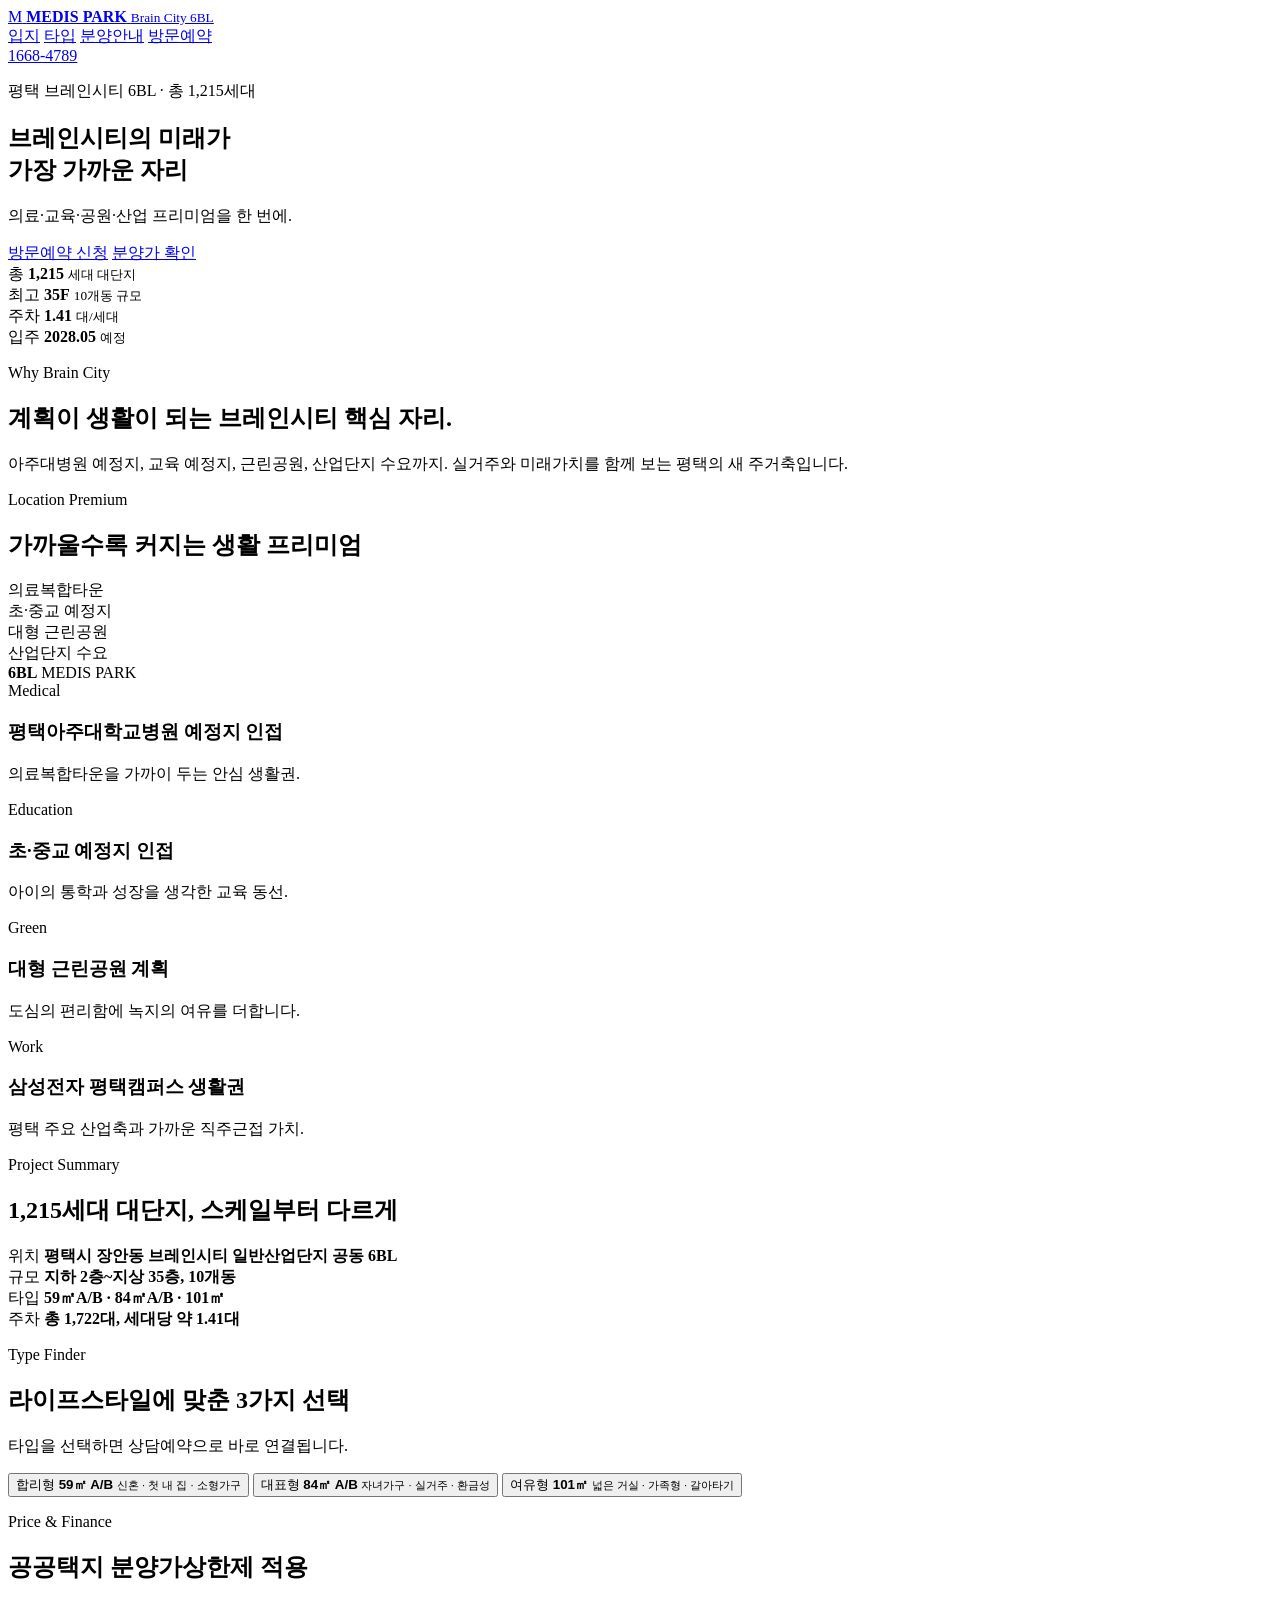
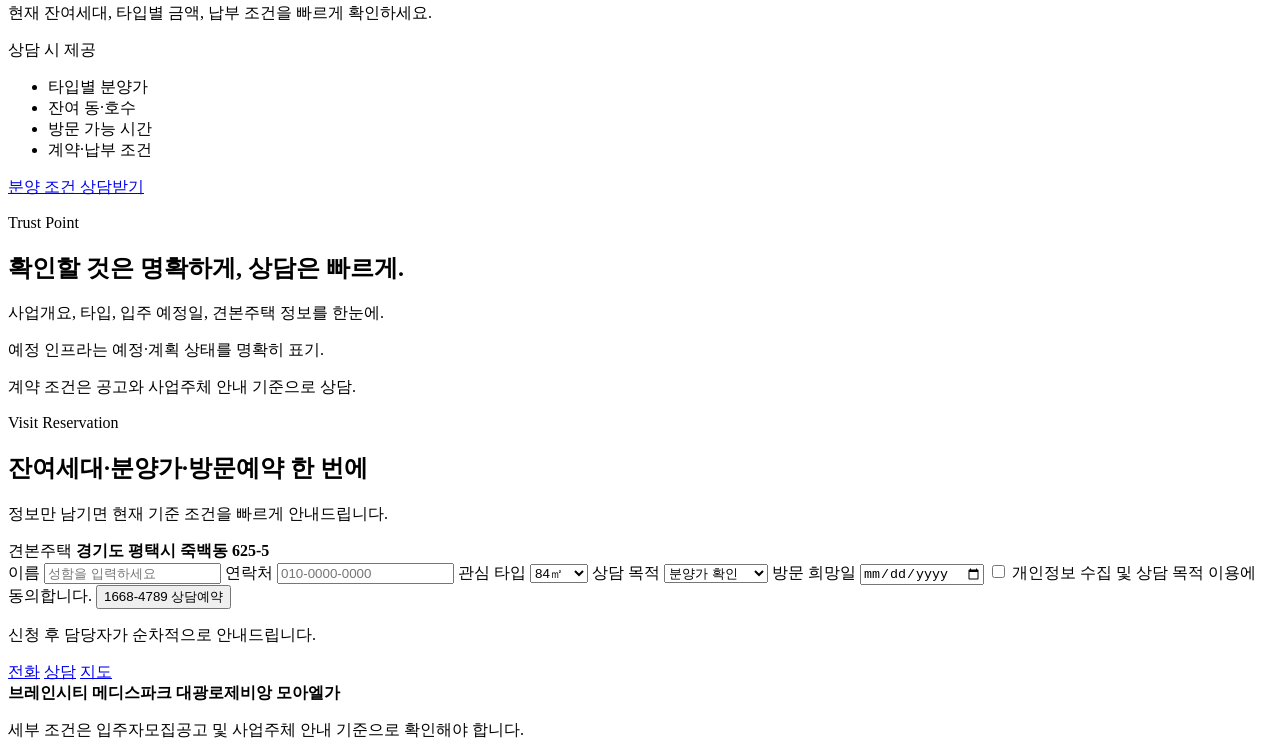
==== index.html @ 1c8e1cff "Add landing page index" ====
<!doctype html>
<html lang="ko">
  <head>
    <meta charset="UTF-8" />
    <meta name="viewport" content="width=device-width, initial-scale=1.0" />
    <title>브레인시티 메디스파크 대광로제비앙 모아엘가</title>
    <meta
      name="description"
      content="평택 브레인시티 6BL, 의료·교육·공원·산업 프리미엄을 가까이 누리는 1,215세대 대단지 분양홍보 랜딩페이지"
    />
    <link rel="stylesheet" href="styles.css" />
    <script defer src="script.js"></script>
  </head>
  <body>
    <header class="site-header" aria-label="상단 메뉴">
      <a class="brand" href="#top" aria-label="메인으로 이동">
        <span class="brand-mark">M</span>
        <span>
          <strong>MEDIS PARK</strong>
          <small>Brain City 6BL</small>
        </span>
      </a>
      <nav class="desktop-nav" aria-label="주요 메뉴">
        <a href="#location">입지</a>
        <a href="#types">타입</a>
        <a href="#price">분양안내</a>
        <a href="#visit">방문예약</a>
      </nav>
      <a class="header-call" href="tel:16684789">1668-4789</a>
    </header>

    <main id="top">
      <section class="hero section-dark">
        <div class="hero-bg" aria-hidden="true"></div>
        <div class="hero-content">
          <p class="eyebrow">평택 브레인시티 6BL · 총 1,215세대</p>
          <h1>
            브레인시티의 미래가<br />
            가장 가까운 자리
          </h1>
          <p class="hero-copy">
            의료·교육·공원·산업 프리미엄을 한 번에.
          </p>
          <div class="hero-actions">
            <a class="btn btn-primary" href="#visit">방문예약 신청</a>
            <a class="btn btn-ghost" href="#price">분양가 확인</a>
          </div>
        </div>
        <div class="hero-stats" aria-label="핵심 사업 정보">
          <article>
            <span>총</span>
            <strong>1,215</strong>
            <small>세대 대단지</small>
          </article>
          <article>
            <span>최고</span>
            <strong>35F</strong>
            <small>10개동 규모</small>
          </article>
          <article>
            <span>주차</span>
            <strong>1.41</strong>
            <small>대/세대</small>
          </article>
          <article>
            <span>입주</span>
            <strong>2028.05</strong>
            <small>예정</small>
          </article>
        </div>
      </section>

      <section class="intro">
        <div class="container intro-grid">
          <div>
            <p class="eyebrow dark">Why Brain City</p>
            <h2>계획이 생활이 되는 브레인시티 핵심 자리.</h2>
          </div>
          <p>
            아주대병원 예정지, 교육 예정지, 근린공원, 산업단지 수요까지.
            실거주와 미래가치를 함께 보는 평택의 새 주거축입니다.
          </p>
        </div>
      </section>

      <section id="location" class="location">
        <div class="container">
          <div class="section-heading">
            <p class="eyebrow dark">Location Premium</p>
            <h2>가까울수록 커지는 생활 프리미엄</h2>
          </div>
          <div class="location-grid">
            <div class="map-panel" aria-label="브레인시티 생활권 그래픽">
              <div class="map-orbit orbit-medical">의료복합타운</div>
              <div class="map-orbit orbit-school">초·중교 예정지</div>
              <div class="map-orbit orbit-park">대형 근린공원</div>
              <div class="map-orbit orbit-work">산업단지 수요</div>
              <div class="map-center">
                <strong>6BL</strong>
                <span>MEDIS PARK</span>
              </div>
            </div>
            <div class="feature-list">
              <article>
                <span>Medical</span>
                <h3>평택아주대학교병원 예정지 인접</h3>
                <p>의료복합타운을 가까이 두는 안심 생활권.</p>
              </article>
              <article>
                <span>Education</span>
                <h3>초·중교 예정지 인접</h3>
                <p>아이의 통학과 성장을 생각한 교육 동선.</p>
              </article>
              <article>
                <span>Green</span>
                <h3>대형 근린공원 계획</h3>
                <p>도심의 편리함에 녹지의 여유를 더합니다.</p>
              </article>
              <article>
                <span>Work</span>
                <h3>삼성전자 평택캠퍼스 생활권</h3>
                <p>평택 주요 산업축과 가까운 직주근접 가치.</p>
              </article>
            </div>
          </div>
        </div>
      </section>

      <section class="overview section-soft">
        <div class="container">
          <div class="section-heading">
            <p class="eyebrow dark">Project Summary</p>
            <h2>1,215세대 대단지, 스케일부터 다르게</h2>
          </div>
          <div class="overview-grid">
            <div class="overview-card">
              <span>위치</span>
              <strong>평택시 장안동 브레인시티 일반산업단지 공동 6BL</strong>
            </div>
            <div class="overview-card">
              <span>규모</span>
              <strong>지하 2층~지상 35층, 10개동</strong>
            </div>
            <div class="overview-card">
              <span>타입</span>
              <strong>59㎡A/B · 84㎡A/B · 101㎡</strong>
            </div>
            <div class="overview-card">
              <span>주차</span>
              <strong>총 1,722대, 세대당 약 1.41대</strong>
            </div>
          </div>
        </div>
      </section>

      <section id="types" class="types">
        <div class="container type-layout">
          <div class="section-heading sticky-heading">
            <p class="eyebrow dark">Type Finder</p>
            <h2>라이프스타일에 맞춘 3가지 선택</h2>
            <p>
              타입을 선택하면 상담예약으로 바로 연결됩니다.
            </p>
          </div>
          <div class="type-cards" role="tablist" aria-label="타입 선택">
            <button class="type-card active" type="button" data-type="59㎡">
              <span>합리형</span>
              <strong>59㎡ A/B</strong>
              <small>신혼 · 첫 내 집 · 소형가구</small>
            </button>
            <button class="type-card" type="button" data-type="84㎡">
              <span>대표형</span>
              <strong>84㎡ A/B</strong>
              <small>자녀가구 · 실거주 · 환금성</small>
            </button>
            <button class="type-card" type="button" data-type="101㎡">
              <span>여유형</span>
              <strong>101㎡</strong>
              <small>넓은 거실 · 가족형 · 갈아타기</small>
            </button>
          </div>
        </div>
      </section>

      <section id="price" class="price section-dark">
        <div class="container price-grid">
          <div>
            <p class="eyebrow">Price & Finance</p>
            <h2>공공택지 분양가상한제 적용</h2>
            <p>
              현재 잔여세대, 타입별 금액, 납부 조건을 빠르게 확인하세요.
            </p>
          </div>
          <div class="price-box">
            <span>상담 시 제공</span>
            <ul>
              <li>타입별 분양가</li>
              <li>잔여 동·호수</li>
              <li>방문 가능 시간</li>
              <li>계약·납부 조건</li>
            </ul>
            <a class="btn btn-primary" href="#visit">분양 조건 상담받기</a>
          </div>
        </div>
      </section>

      <section class="trust">
        <div class="container trust-grid">
          <div>
            <p class="eyebrow dark">Trust Point</p>
            <h2>확인할 것은 명확하게, 상담은 빠르게.</h2>
          </div>
          <div class="trust-items">
            <p>사업개요, 타입, 입주 예정일, 견본주택 정보를 한눈에.</p>
            <p>예정 인프라는 예정·계획 상태를 명확히 표기.</p>
            <p>계약 조건은 공고와 사업주체 안내 기준으로 상담.</p>
          </div>
        </div>
      </section>

      <section id="visit" class="visit section-soft">
        <div class="container visit-grid">
          <div class="visit-copy">
            <p class="eyebrow dark">Visit Reservation</p>
            <h2>잔여세대·분양가·방문예약 한 번에</h2>
            <p>
              정보만 남기면 현재 기준 조건을 빠르게 안내드립니다.
            </p>
            <div class="modelhouse">
              <span>견본주택</span>
              <strong>경기도 평택시 죽백동 625-5</strong>
            </div>
          </div>
          <form class="lead-form" id="leadForm">
            <label>
              이름
              <input type="text" name="name" placeholder="성함을 입력하세요" required />
            </label>
            <label>
              연락처
              <input type="tel" name="phone" placeholder="010-0000-0000" required />
            </label>
            <label>
              관심 타입
              <select name="type" id="typeSelect">
                <option>59㎡</option>
                <option selected>84㎡</option>
                <option>101㎡</option>
              </select>
            </label>
            <label>
              상담 목적
              <select name="purpose">
                <option>분양가 확인</option>
                <option>잔여세대 확인</option>
                <option>방문예약</option>
                <option>대출조건 상담</option>
              </select>
            </label>
            <label class="wide">
              방문 희망일
              <input type="date" name="date" />
            </label>
            <label class="agree wide">
              <input type="checkbox" required />
              <span>개인정보 수집 및 상담 목적 이용에 동의합니다.</span>
            </label>
            <button class="btn btn-primary wide" type="submit">1668-4789 상담예약</button>
            <p class="form-note" id="formNote">신청 후 담당자가 순차적으로 안내드립니다.</p>
          </form>
        </div>
      </section>
    </main>

    <aside class="floating-cta" aria-label="빠른 상담">
      <a href="tel:16684789">전화</a>
      <a href="#visit">상담</a>
      <a href="https://map.naver.com/" target="_blank" rel="noreferrer">지도</a>
    </aside>

    <footer class="footer">
      <div class="container">
        <strong>브레인시티 메디스파크 대광로제비앙 모아엘가</strong>
        <p>세부 조건은 입주자모집공고 및 사업주체 안내 기준으로 확인해야 합니다.</p>
      </div>
    </footer>
  </body>
</html>
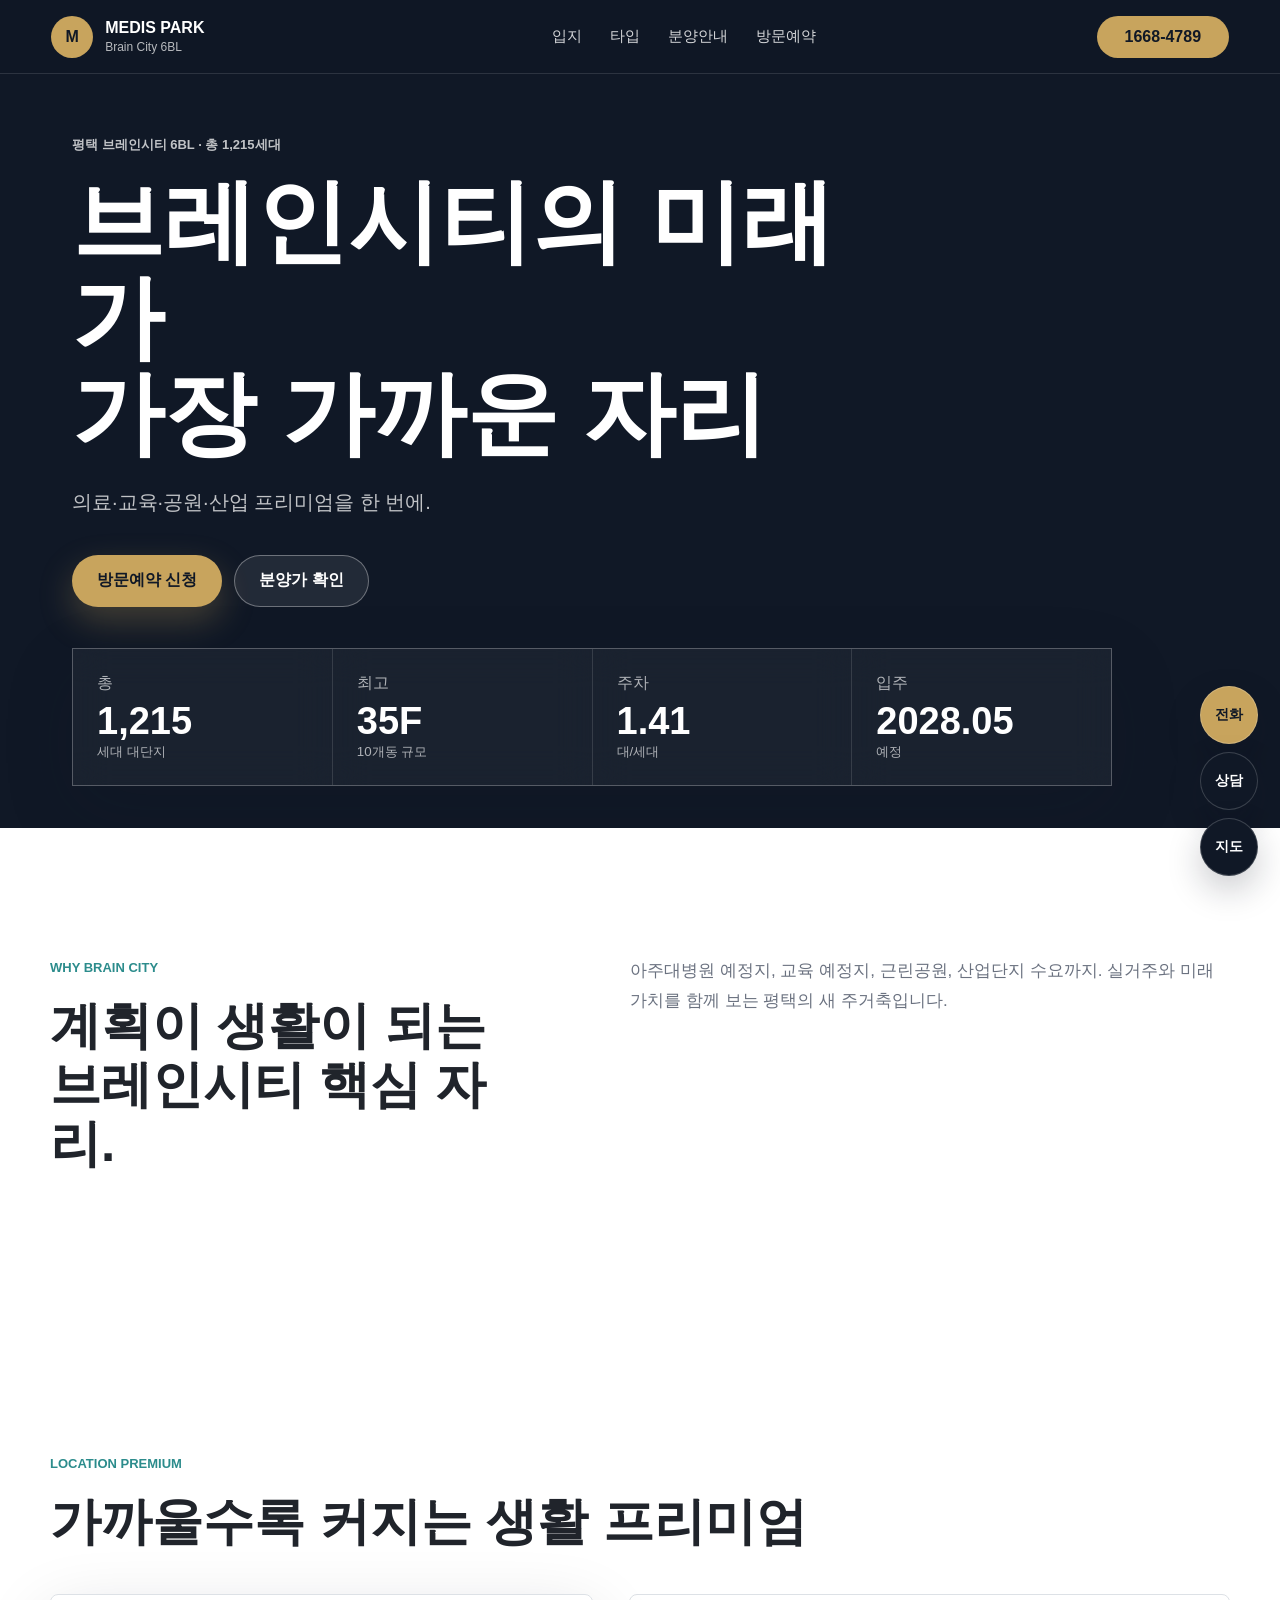
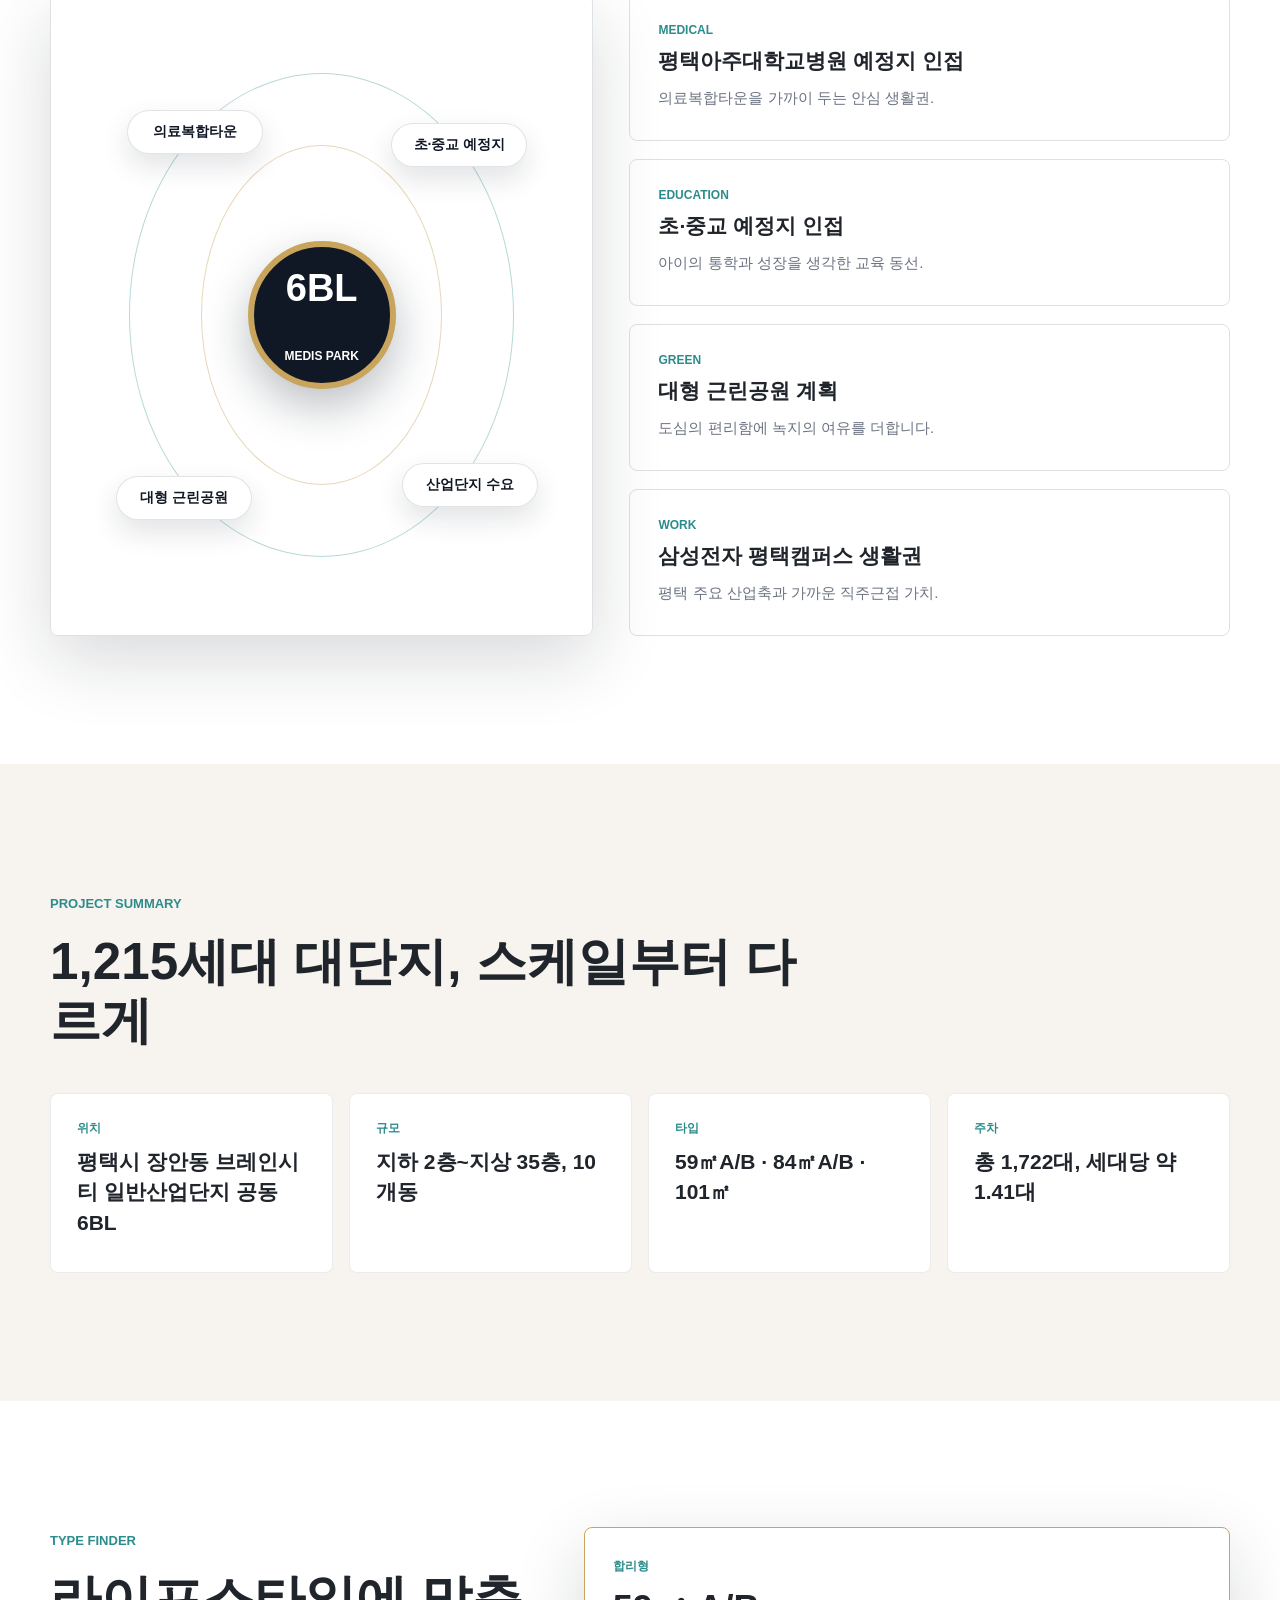
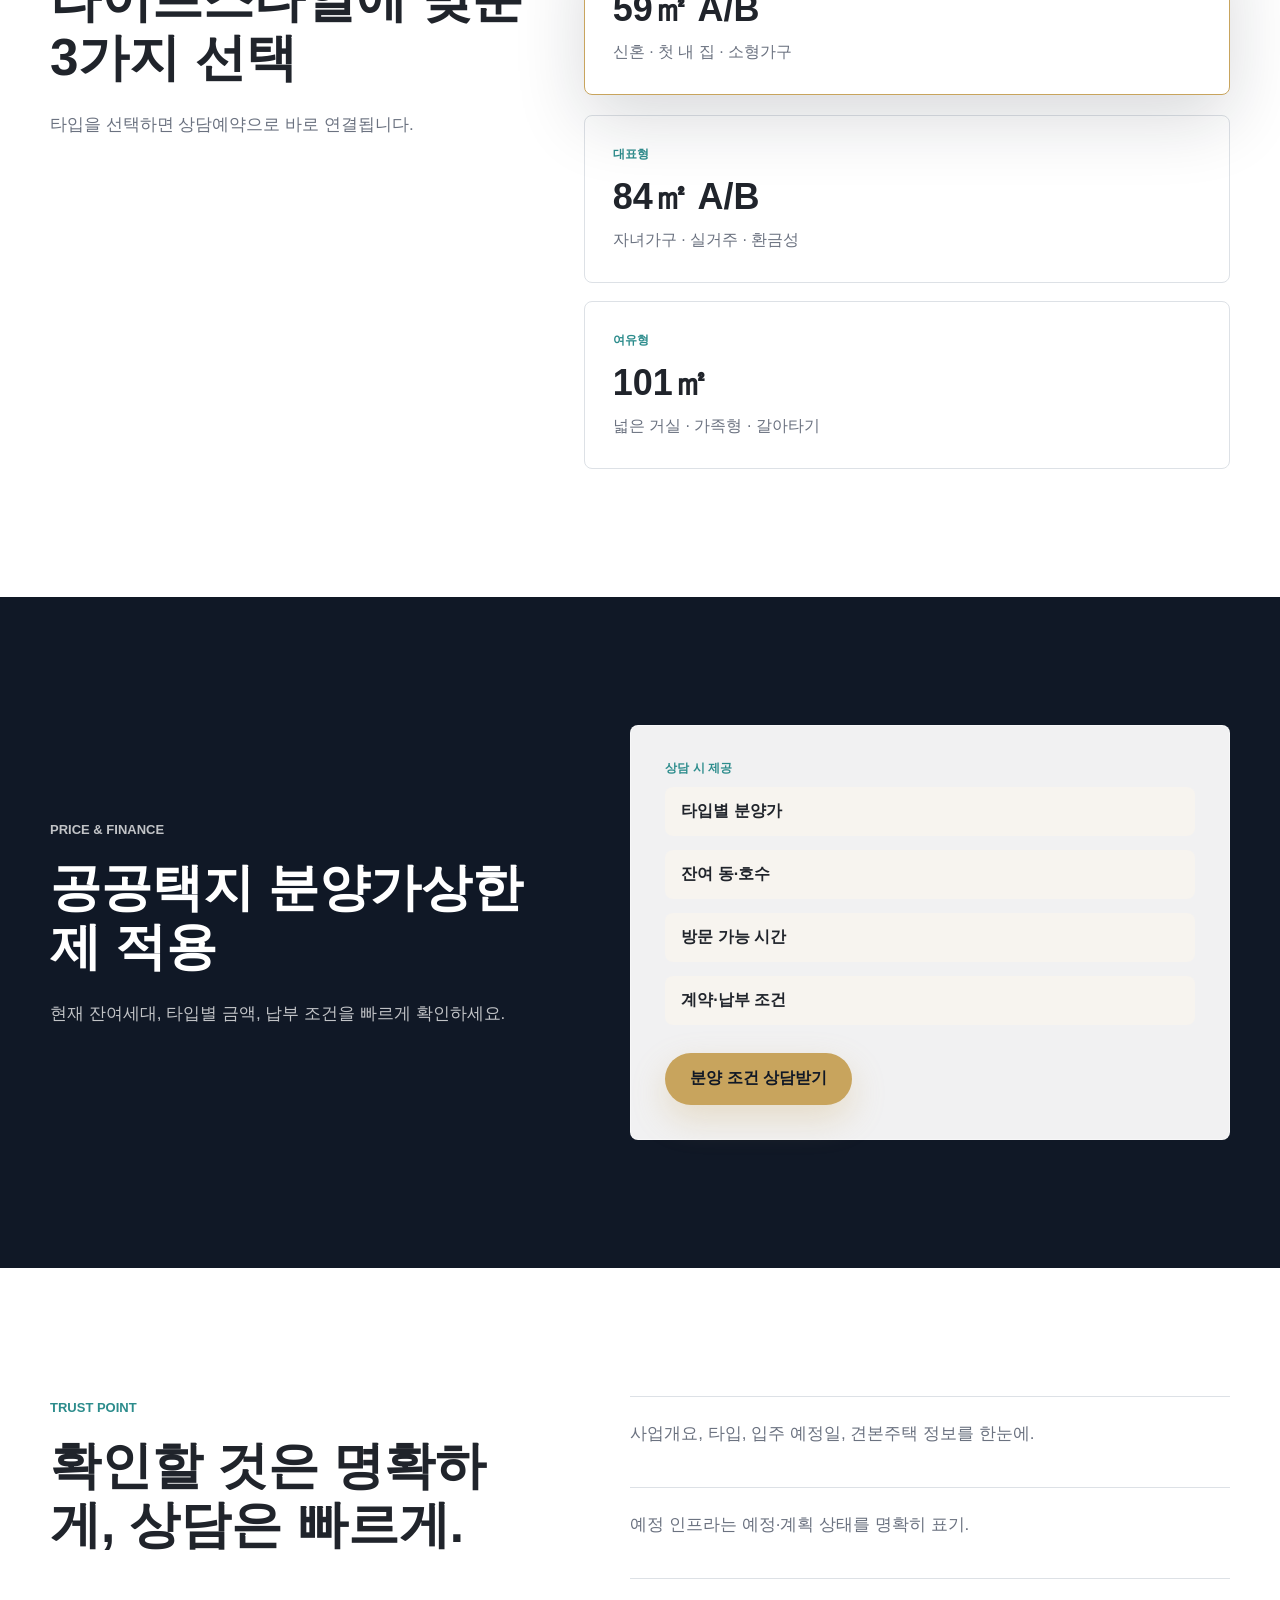
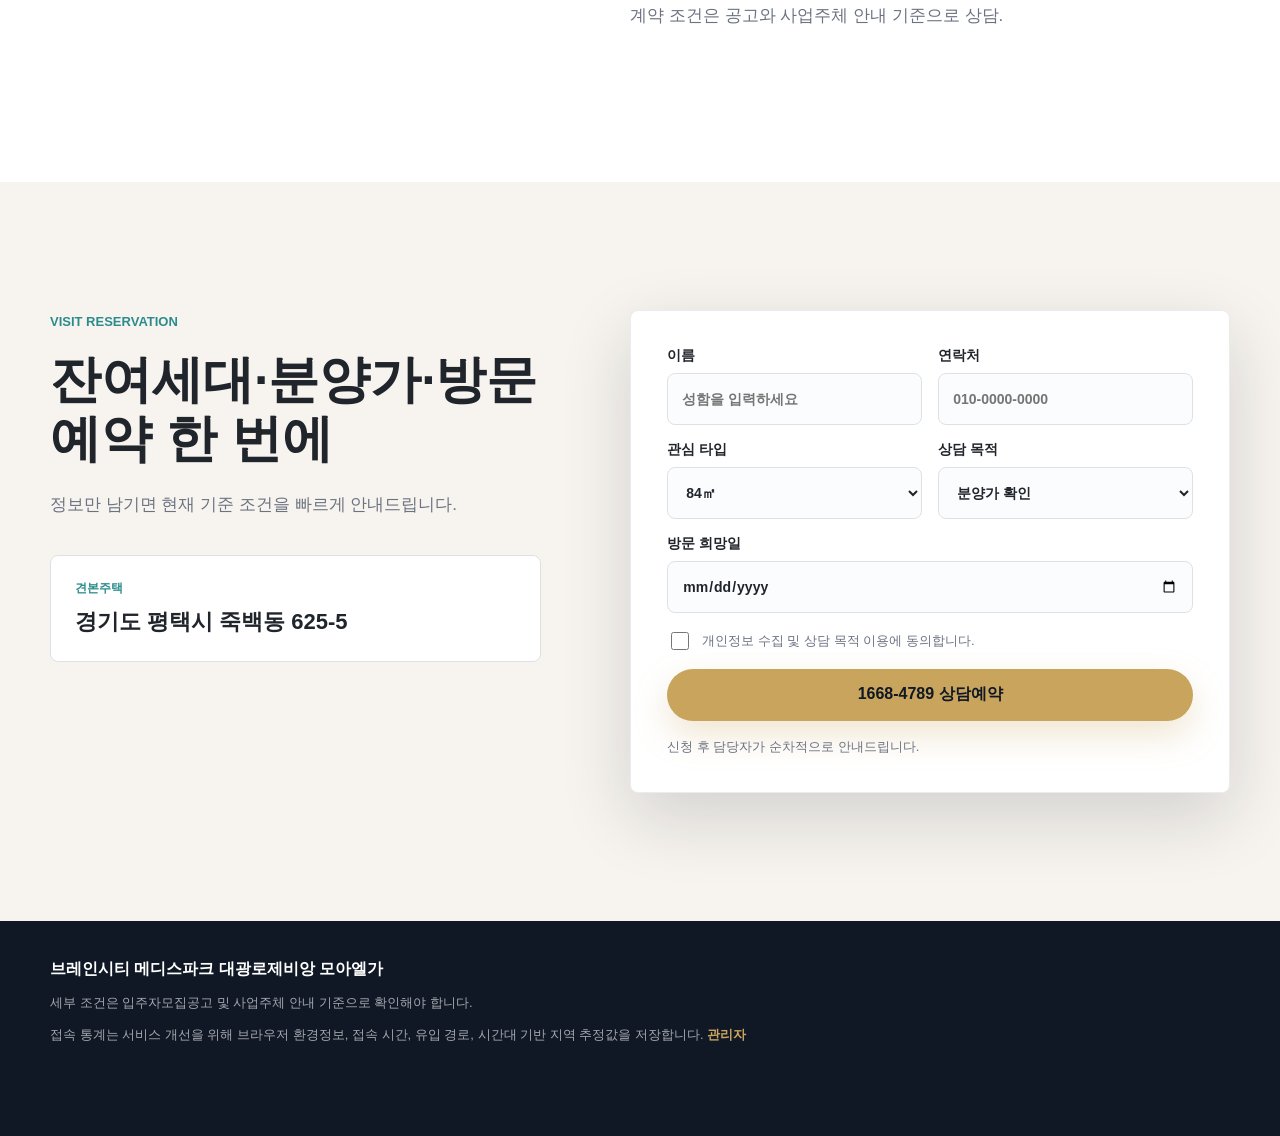
==== commit 676fbd52: "Add analytics admin dashboard" ====
--- a/index.html
+++ b/index.html
@@ -9,6 +9,7 @@
       content="평택 브레인시티 6BL, 의료·교육·공원·산업 프리미엄을 가까이 누리는 1,215세대 대단지 분양홍보 랜딩페이지"
     />
     <link rel="stylesheet" href="styles.css" />
+    <script defer src="analytics.js"></script>
     <script defer src="script.js"></script>
   </head>
   <body>
@@ -282,6 +283,11 @@
       <div class="container">
         <strong>브레인시티 메디스파크 대광로제비앙 모아엘가</strong>
         <p>세부 조건은 입주자모집공고 및 사업주체 안내 기준으로 확인해야 합니다.</p>
+        <p class="footer-links">
+          접속 통계는 서비스 개선을 위해 브라우저 환경정보, 접속 시간, 유입 경로,
+          시간대 기반 지역 추정값을 저장합니다.
+          <a href="admin.html">관리자</a>
+        </p>
       </div>
     </footer>
   </body>
--- a/styles.css
+++ b/styles.css
@@ -0,0 +1,1095 @@
+:root {
+  --navy: #101826;
+  --ink: #20242b;
+  --muted: #6b7280;
+  --line: #dde1e6;
+  --warm: #f7f4ef;
+  --white: #ffffff;
+  --gold: #c8a45d;
+  --teal: #2c8c8c;
+  --forest: #55705d;
+  --shadow: 0 24px 70px rgba(16, 24, 38, 0.16);
+}
+
+* {
+  box-sizing: border-box;
+}
+
+html {
+  scroll-behavior: smooth;
+}
+
+body {
+  margin: 0;
+  color: var(--ink);
+  font-family:
+    Pretendard, "Noto Sans KR", "Apple SD Gothic Neo", Arial, sans-serif;
+  background: var(--white);
+  letter-spacing: 0;
+}
+
+a {
+  color: inherit;
+  text-decoration: none;
+}
+
+button,
+input,
+select {
+  font: inherit;
+}
+
+.container {
+  width: min(1180px, calc(100% - 40px));
+  margin: 0 auto;
+}
+
+.site-header {
+  position: fixed;
+  top: 0;
+  left: 0;
+  right: 0;
+  z-index: 20;
+  display: flex;
+  align-items: center;
+  justify-content: space-between;
+  gap: 24px;
+  height: 74px;
+  padding: 0 clamp(20px, 4vw, 54px);
+  color: var(--white);
+  background: rgba(16, 24, 38, 0.72);
+  border-bottom: 1px solid rgba(255, 255, 255, 0.12);
+  backdrop-filter: blur(18px);
+}
+
+.brand {
+  display: inline-flex;
+  align-items: center;
+  gap: 12px;
+  min-width: 220px;
+}
+
+.brand-mark {
+  display: grid;
+  place-items: center;
+  width: 42px;
+  height: 42px;
+  color: var(--navy);
+  background: var(--gold);
+  border-radius: 50%;
+  font-weight: 800;
+}
+
+.brand strong,
+.brand small {
+  display: block;
+  line-height: 1.1;
+}
+
+.brand small {
+  margin-top: 4px;
+  color: rgba(255, 255, 255, 0.7);
+  font-size: 12px;
+}
+
+.desktop-nav {
+  display: flex;
+  align-items: center;
+  gap: 28px;
+  color: rgba(255, 255, 255, 0.82);
+  font-size: 15px;
+}
+
+.desktop-nav a:hover {
+  color: var(--white);
+}
+
+.header-call {
+  display: inline-flex;
+  align-items: center;
+  justify-content: center;
+  min-width: 132px;
+  height: 42px;
+  color: var(--navy);
+  background: var(--gold);
+  border-radius: 999px;
+  font-weight: 800;
+}
+
+.section-dark {
+  color: var(--white);
+  background: var(--navy);
+}
+
+.section-soft {
+  background: var(--warm);
+}
+
+.hero {
+  position: relative;
+  display: grid;
+  align-items: end;
+  min-height: 92vh;
+  padding: 130px clamp(20px, 6vw, 72px) 42px;
+  overflow: hidden;
+}
+
+.hero-bg {
+  position: absolute;
+  inset: 0;
+  background:
+    linear-gradient(90deg, rgba(16, 24, 38, 0.92) 0%, rgba(16, 24, 38, 0.72) 43%, rgba(16, 24, 38, 0.2) 100%),
+    linear-gradient(0deg, rgba(16, 24, 38, 0.88) 0%, rgba(16, 24, 38, 0.08) 48%),
+    url("https://images.unsplash.com/photo-1486406146926-c627a92ad1ab?auto=format&fit=crop&w=2200&q=82") center/cover;
+  transform: scale(1.02);
+}
+
+.hero-content {
+  position: relative;
+  z-index: 1;
+  width: min(780px, 100%);
+  padding-bottom: 38px;
+}
+
+.eyebrow {
+  margin: 0 0 18px;
+  color: var(--gold);
+  font-size: 13px;
+  font-weight: 800;
+  letter-spacing: 0;
+  text-transform: uppercase;
+}
+
+.eyebrow.dark {
+  color: var(--teal);
+}
+
+h1,
+h2,
+h3,
+p {
+  margin-top: 0;
+}
+
+h1 {
+  margin-bottom: 24px;
+  font-size: clamp(44px, 8vw, 92px);
+  line-height: 1.04;
+  letter-spacing: 0;
+}
+
+h2 {
+  margin-bottom: 22px;
+  font-size: clamp(30px, 4vw, 52px);
+  line-height: 1.15;
+  letter-spacing: 0;
+}
+
+h3 {
+  margin-bottom: 10px;
+  font-size: 21px;
+  line-height: 1.35;
+}
+
+p {
+  color: var(--muted);
+  font-size: 17px;
+  line-height: 1.78;
+}
+
+.section-dark p {
+  color: rgba(255, 255, 255, 0.74);
+}
+
+.hero-copy {
+  width: min(660px, 100%);
+  font-size: 20px;
+}
+
+.hero-actions {
+  display: flex;
+  flex-wrap: wrap;
+  gap: 12px;
+  margin-top: 34px;
+}
+
+.btn {
+  display: inline-flex;
+  align-items: center;
+  justify-content: center;
+  min-height: 52px;
+  padding: 0 24px;
+  border: 1px solid transparent;
+  border-radius: 999px;
+  cursor: pointer;
+  font-weight: 800;
+  transition: transform 0.2s ease, box-shadow 0.2s ease, background 0.2s ease;
+}
+
+.btn:hover {
+  transform: translateY(-2px);
+}
+
+.btn-primary {
+  color: var(--navy);
+  background: var(--gold);
+  box-shadow: 0 14px 34px rgba(200, 164, 93, 0.28);
+}
+
+.btn-ghost {
+  color: var(--white);
+  border-color: rgba(255, 255, 255, 0.34);
+  background: rgba(255, 255, 255, 0.08);
+}
+
+.hero-stats {
+  position: relative;
+  z-index: 1;
+  display: grid;
+  grid-template-columns: repeat(4, minmax(0, 1fr));
+  gap: 1px;
+  width: min(1040px, 100%);
+  background: rgba(255, 255, 255, 0.16);
+  border: 1px solid rgba(255, 255, 255, 0.16);
+  box-shadow: var(--shadow);
+}
+
+.hero-stats article {
+  padding: 24px;
+  background: rgba(16, 24, 38, 0.72);
+  backdrop-filter: blur(16px);
+}
+
+.hero-stats span,
+.hero-stats small {
+  display: block;
+  color: rgba(255, 255, 255, 0.65);
+}
+
+.hero-stats strong {
+  display: block;
+  margin: 8px 0 3px;
+  color: var(--white);
+  font-size: clamp(26px, 4vw, 38px);
+  line-height: 1;
+}
+
+.intro,
+.location,
+.overview,
+.types,
+.price,
+.trust,
+.visit {
+  padding: clamp(72px, 10vw, 128px) 0;
+}
+
+.intro-grid,
+.price-grid,
+.trust-grid,
+.visit-grid {
+  display: grid;
+  grid-template-columns: minmax(0, 0.9fr) minmax(0, 1.1fr);
+  gap: clamp(34px, 7vw, 96px);
+  align-items: start;
+}
+
+.section-heading {
+  max-width: 760px;
+  margin-bottom: 42px;
+}
+
+.location-grid {
+  display: grid;
+  grid-template-columns: minmax(340px, 0.95fr) minmax(0, 1.05fr);
+  gap: 36px;
+  align-items: stretch;
+}
+
+.map-panel {
+  position: relative;
+  min-height: 590px;
+  overflow: hidden;
+  background:
+    linear-gradient(rgba(255, 255, 255, 0.42), rgba(255, 255, 255, 0.42)),
+    url("https://www.pt-braincity.com/m/html/sub2/img/img1_2.jpg") center/cover;
+  border: 1px solid var(--line);
+  border-radius: 8px;
+  box-shadow: var(--shadow);
+}
+
+.map-panel::before,
+.map-panel::after {
+  content: "";
+  position: absolute;
+  inset: 78px;
+  border: 1px solid rgba(44, 140, 140, 0.34);
+  border-radius: 50%;
+}
+
+.map-panel::after {
+  inset: 150px;
+  border-color: rgba(200, 164, 93, 0.44);
+}
+
+.map-center {
+  position: absolute;
+  left: 50%;
+  top: 50%;
+  display: grid;
+  place-items: center;
+  width: 148px;
+  height: 148px;
+  color: var(--white);
+  background: var(--navy);
+  border: 6px solid var(--gold);
+  border-radius: 50%;
+  transform: translate(-50%, -50%);
+  box-shadow: 0 18px 45px rgba(16, 24, 38, 0.28);
+  text-align: center;
+}
+
+.map-center strong {
+  font-size: 38px;
+}
+
+.map-center span {
+  font-size: 12px;
+  font-weight: 800;
+}
+
+.map-orbit {
+  position: absolute;
+  z-index: 1;
+  display: inline-flex;
+  align-items: center;
+  justify-content: center;
+  min-width: 136px;
+  min-height: 44px;
+  padding: 10px 16px;
+  color: var(--navy);
+  background: var(--white);
+  border: 1px solid rgba(16, 24, 38, 0.12);
+  border-radius: 999px;
+  box-shadow: 0 12px 28px rgba(16, 24, 38, 0.12);
+  font-size: 14px;
+  font-weight: 800;
+}
+
+.orbit-medical {
+  top: 18%;
+  left: 14%;
+}
+
+.orbit-school {
+  top: 20%;
+  right: 12%;
+}
+
+.orbit-park {
+  bottom: 18%;
+  left: 12%;
+}
+
+.orbit-work {
+  right: 10%;
+  bottom: 20%;
+}
+
+.feature-list {
+  display: grid;
+  gap: 18px;
+}
+
+.feature-list article {
+  padding: 28px;
+  background: var(--white);
+  border: 1px solid var(--line);
+  border-radius: 8px;
+}
+
+.feature-list span,
+.overview-card span,
+.type-card span,
+.price-box span,
+.modelhouse span {
+  display: block;
+  margin-bottom: 10px;
+  color: var(--teal);
+  font-size: 12px;
+  font-weight: 900;
+  text-transform: uppercase;
+}
+
+.feature-list p {
+  margin-bottom: 0;
+  font-size: 15px;
+}
+
+.overview-grid {
+  display: grid;
+  grid-template-columns: repeat(4, minmax(0, 1fr));
+  gap: 16px;
+}
+
+.overview-card {
+  min-height: 180px;
+  padding: 26px;
+  background: var(--white);
+  border: 1px solid rgba(16, 24, 38, 0.08);
+  border-radius: 8px;
+}
+
+.overview-card strong {
+  display: block;
+  font-size: 21px;
+  line-height: 1.45;
+}
+
+.type-layout {
+  display: grid;
+  grid-template-columns: minmax(0, 0.85fr) minmax(0, 1.15fr);
+  gap: 56px;
+}
+
+.sticky-heading {
+  position: sticky;
+  top: 108px;
+}
+
+.type-cards {
+  display: grid;
+  gap: 18px;
+}
+
+.type-card {
+  width: 100%;
+  min-height: 168px;
+  padding: 28px;
+  color: var(--ink);
+  text-align: left;
+  background: var(--white);
+  border: 1px solid var(--line);
+  border-radius: 8px;
+  cursor: pointer;
+  transition: border-color 0.2s ease, box-shadow 0.2s ease, transform 0.2s ease;
+}
+
+.type-card:hover,
+.type-card.active {
+  border-color: var(--gold);
+  box-shadow: var(--shadow);
+  transform: translateY(-2px);
+}
+
+.type-card strong {
+  display: block;
+  margin-bottom: 8px;
+  font-size: 36px;
+}
+
+.type-card small {
+  color: var(--muted);
+  font-size: 16px;
+}
+
+.price {
+  position: relative;
+  overflow: hidden;
+}
+
+.price::before {
+  content: "";
+  position: absolute;
+  inset: 0;
+  background:
+    linear-gradient(90deg, rgba(16, 24, 38, 0.95), rgba(16, 24, 38, 0.76)),
+    url("https://images.unsplash.com/photo-1494526585095-c41746248156?auto=format&fit=crop&w=1800&q=80") center/cover;
+}
+
+.price-grid {
+  position: relative;
+  z-index: 1;
+  align-items: center;
+}
+
+.price-box {
+  padding: 34px;
+  color: var(--ink);
+  background: rgba(255, 255, 255, 0.94);
+  border: 1px solid rgba(255, 255, 255, 0.5);
+  border-radius: 8px;
+}
+
+.price-box ul {
+  display: grid;
+  gap: 14px;
+  margin: 0 0 28px;
+  padding: 0;
+  list-style: none;
+}
+
+.price-box li {
+  padding: 14px 16px;
+  background: var(--warm);
+  border-radius: 8px;
+  font-weight: 700;
+}
+
+.trust-items {
+  display: grid;
+  gap: 16px;
+}
+
+.trust-items p {
+  margin: 0;
+  padding: 22px 0;
+  border-top: 1px solid var(--line);
+}
+
+.visit-grid {
+  align-items: stretch;
+}
+
+.modelhouse {
+  margin-top: 34px;
+  padding: 24px;
+  background: var(--white);
+  border: 1px solid var(--line);
+  border-radius: 8px;
+}
+
+.modelhouse strong {
+  display: block;
+  font-size: 22px;
+}
+
+.lead-form {
+  display: grid;
+  grid-template-columns: repeat(2, minmax(0, 1fr));
+  gap: 16px;
+  padding: clamp(24px, 4vw, 36px);
+  background: var(--white);
+  border: 1px solid rgba(16, 24, 38, 0.08);
+  border-radius: 8px;
+  box-shadow: var(--shadow);
+}
+
+.lead-form label {
+  display: grid;
+  gap: 8px;
+  color: var(--ink);
+  font-size: 14px;
+  font-weight: 800;
+}
+
+.lead-form input,
+.lead-form select {
+  width: 100%;
+  min-height: 52px;
+  padding: 0 14px;
+  color: var(--ink);
+  background: #fbfcfd;
+  border: 1px solid var(--line);
+  border-radius: 8px;
+}
+
+.lead-form input:focus,
+.lead-form select:focus {
+  outline: 2px solid rgba(44, 140, 140, 0.24);
+  border-color: var(--teal);
+}
+
+.wide {
+  grid-column: 1 / -1;
+}
+
+.agree {
+  display: flex !important;
+  grid-template-columns: none !important;
+  align-items: center;
+  gap: 10px !important;
+  color: var(--muted) !important;
+  font-size: 13px !important;
+  font-weight: 500 !important;
+}
+
+.agree input {
+  width: 18px;
+  min-height: 18px;
+}
+
+.form-note {
+  grid-column: 1 / -1;
+  margin: 0;
+  color: var(--muted);
+  font-size: 13px;
+  line-height: 1.5;
+}
+
+.floating-cta {
+  position: fixed;
+  right: 22px;
+  bottom: 24px;
+  z-index: 30;
+  display: grid;
+  gap: 8px;
+}
+
+.floating-cta a {
+  display: grid;
+  place-items: center;
+  width: 58px;
+  height: 58px;
+  color: var(--white);
+  background: var(--navy);
+  border: 1px solid rgba(255, 255, 255, 0.18);
+  border-radius: 50%;
+  box-shadow: 0 14px 34px rgba(16, 24, 38, 0.22);
+  font-size: 14px;
+  font-weight: 900;
+}
+
+.floating-cta a:first-child {
+  color: var(--navy);
+  background: var(--gold);
+}
+
+.footer {
+  padding: 38px 0 90px;
+  color: rgba(255, 255, 255, 0.68);
+  background: var(--navy);
+}
+
+.footer strong {
+  display: block;
+  margin-bottom: 12px;
+  color: var(--white);
+}
+
+.footer p {
+  max-width: 920px;
+  margin: 0;
+  color: rgba(255, 255, 255, 0.62);
+  font-size: 13px;
+  line-height: 1.7;
+}
+
+.footer-links {
+  margin-top: 10px !important;
+}
+
+.footer-links a {
+  color: var(--gold);
+  font-weight: 800;
+}
+
+.admin-body {
+  min-height: 100vh;
+  background: #f4f6f8;
+}
+
+.admin-header {
+  position: sticky;
+  top: 0;
+  z-index: 10;
+  display: flex;
+  align-items: center;
+  justify-content: space-between;
+  gap: 20px;
+  min-height: 78px;
+  padding: 14px clamp(18px, 4vw, 48px);
+  color: var(--white);
+  background: var(--navy);
+  border-bottom: 1px solid rgba(255, 255, 255, 0.12);
+}
+
+.admin-actions {
+  display: flex;
+  gap: 10px;
+}
+
+.admin-refresh {
+  color: var(--white);
+}
+
+.admin-main {
+  width: min(1240px, calc(100% - 36px));
+  margin: 0 auto;
+  padding: clamp(34px, 6vw, 72px) 0 80px;
+}
+
+.admin-hero {
+  margin-bottom: 28px;
+}
+
+.admin-hero h1 {
+  margin-bottom: 14px;
+  color: var(--navy);
+  font-size: clamp(34px, 5vw, 58px);
+}
+
+.admin-hero p {
+  max-width: 780px;
+}
+
+.admin-cards {
+  display: grid;
+  grid-template-columns: repeat(4, minmax(0, 1fr));
+  gap: 16px;
+  margin-bottom: 18px;
+}
+
+.admin-cards article,
+.admin-panel {
+  background: var(--white);
+  border: 1px solid rgba(16, 24, 38, 0.08);
+  border-radius: 8px;
+  box-shadow: 0 16px 40px rgba(16, 24, 38, 0.08);
+}
+
+.admin-cards article {
+  min-height: 138px;
+  padding: 24px;
+}
+
+.admin-cards span {
+  display: block;
+  margin-bottom: 12px;
+  color: var(--muted);
+  font-size: 13px;
+  font-weight: 800;
+}
+
+.admin-cards strong {
+  color: var(--navy);
+  font-size: clamp(30px, 4vw, 48px);
+  line-height: 1;
+}
+
+.admin-grid {
+  display: grid;
+  grid-template-columns: repeat(2, minmax(0, 1fr));
+  gap: 18px;
+  margin-bottom: 18px;
+}
+
+.admin-panel {
+  padding: 24px;
+  margin-bottom: 18px;
+}
+
+.panel-head {
+  display: flex;
+  align-items: center;
+  justify-content: space-between;
+  gap: 16px;
+  margin-bottom: 20px;
+}
+
+.panel-head h2 {
+  margin: 0;
+  color: var(--navy);
+  font-size: 22px;
+}
+
+.panel-head small {
+  color: var(--muted);
+}
+
+.bar-list {
+  display: grid;
+  gap: 16px;
+}
+
+.bar-meta {
+  display: flex;
+  justify-content: space-between;
+  gap: 14px;
+  margin-bottom: 8px;
+  color: var(--ink);
+  font-size: 14px;
+  font-weight: 800;
+}
+
+.bar-track {
+  height: 9px;
+  overflow: hidden;
+  background: #edf0f3;
+  border-radius: 999px;
+}
+
+.bar-track i {
+  display: block;
+  height: 100%;
+  background: linear-gradient(90deg, var(--teal), var(--gold));
+  border-radius: inherit;
+}
+
+.table-wrap {
+  overflow-x: auto;
+}
+
+.admin-table {
+  width: 100%;
+  min-width: 920px;
+  border-collapse: collapse;
+  font-size: 14px;
+}
+
+.admin-table th,
+.admin-table td {
+  padding: 14px 12px;
+  border-bottom: 1px solid var(--line);
+  text-align: left;
+  vertical-align: top;
+}
+
+.admin-table th {
+  color: var(--muted);
+  font-size: 12px;
+  font-weight: 900;
+  text-transform: uppercase;
+}
+
+.pill {
+  display: inline-flex;
+  align-items: center;
+  min-height: 28px;
+  padding: 0 10px;
+  color: var(--navy);
+  background: var(--warm);
+  border-radius: 999px;
+  font-size: 12px;
+  font-weight: 900;
+}
+
+.text-button {
+  padding: 0;
+  color: #a73a3a;
+  background: transparent;
+  border: 0;
+  cursor: pointer;
+  font-weight: 900;
+}
+
+.env-list {
+  display: grid;
+  grid-template-columns: 180px minmax(0, 1fr);
+  gap: 0;
+  margin: 0;
+}
+
+.env-list dt,
+.env-list dd {
+  margin: 0;
+  padding: 14px 0;
+  border-bottom: 1px solid var(--line);
+}
+
+.env-list dt {
+  color: var(--muted);
+  font-weight: 900;
+}
+
+.env-list dd {
+  overflow-wrap: anywhere;
+}
+
+.empty-text {
+  margin: 0;
+  color: var(--muted);
+  font-size: 14px;
+}
+
+@media (max-width: 920px) {
+  .desktop-nav {
+    display: none;
+  }
+
+  .site-header {
+    height: 66px;
+  }
+
+  .brand {
+    min-width: 0;
+  }
+
+  .brand small {
+    display: none;
+  }
+
+  .header-call {
+    min-width: 108px;
+    height: 38px;
+    font-size: 14px;
+  }
+
+  .hero {
+    min-height: 94vh;
+    padding-top: 112px;
+  }
+
+  .hero-stats,
+  .overview-grid,
+  .intro-grid,
+  .location-grid,
+  .type-layout,
+  .price-grid,
+  .trust-grid,
+  .visit-grid {
+    grid-template-columns: 1fr;
+  }
+
+  .hero-stats {
+    grid-template-columns: repeat(2, minmax(0, 1fr));
+  }
+
+  .map-panel {
+    min-height: 470px;
+  }
+
+  .sticky-heading {
+    position: static;
+  }
+
+  .floating-cta {
+    left: 0;
+    right: 0;
+    bottom: 0;
+    display: grid;
+    grid-template-columns: repeat(3, 1fr);
+    gap: 0;
+    background: var(--navy);
+    border-top: 1px solid rgba(255, 255, 255, 0.12);
+  }
+
+  .floating-cta a {
+    width: auto;
+    height: 58px;
+    border-radius: 0;
+    box-shadow: none;
+  }
+
+  .admin-cards,
+  .admin-grid {
+    grid-template-columns: 1fr;
+  }
+
+  .admin-header {
+    align-items: flex-start;
+    flex-direction: column;
+  }
+}
+
+@media (max-width: 620px) {
+  .container {
+    width: min(100% - 28px, 1180px);
+  }
+
+  .site-header {
+    padding: 0 14px;
+  }
+
+  .brand strong {
+    max-width: 116px;
+    overflow: hidden;
+    font-size: 13px;
+    white-space: nowrap;
+    text-overflow: ellipsis;
+  }
+
+  .brand-mark {
+    width: 36px;
+    height: 36px;
+  }
+
+  h1 {
+    font-size: 43px;
+  }
+
+  h2 {
+    font-size: 31px;
+  }
+
+  .hero-copy {
+    font-size: 17px;
+  }
+
+  .hero-actions .btn {
+    width: 100%;
+  }
+
+  .hero-stats article {
+    padding: 18px;
+  }
+
+  .hero-stats strong {
+    font-size: 25px;
+  }
+
+  .map-panel {
+    min-height: 420px;
+  }
+
+  .map-panel::before {
+    inset: 44px;
+  }
+
+  .map-panel::after {
+    inset: 112px;
+  }
+
+  .map-orbit {
+    min-width: 112px;
+    min-height: 38px;
+    padding: 8px 11px;
+    font-size: 12px;
+  }
+
+  .orbit-medical {
+    top: 12%;
+    left: 6%;
+  }
+
+  .orbit-school {
+    top: 14%;
+    right: 5%;
+  }
+
+  .orbit-park {
+    bottom: 14%;
+    left: 5%;
+  }
+
+  .orbit-work {
+    right: 5%;
+    bottom: 13%;
+  }
+
+  .lead-form {
+    grid-template-columns: 1fr;
+  }
+
+  .admin-actions {
+    width: 100%;
+    flex-direction: column;
+  }
+
+  .admin-actions .btn {
+    width: 100%;
+  }
+
+  .env-list {
+    grid-template-columns: 1fr;
+  }
+
+  .env-list dt {
+    padding-bottom: 4px;
+    border-bottom: 0;
+  }
+
+  .env-list dd {
+    padding-top: 0;
+  }
+}
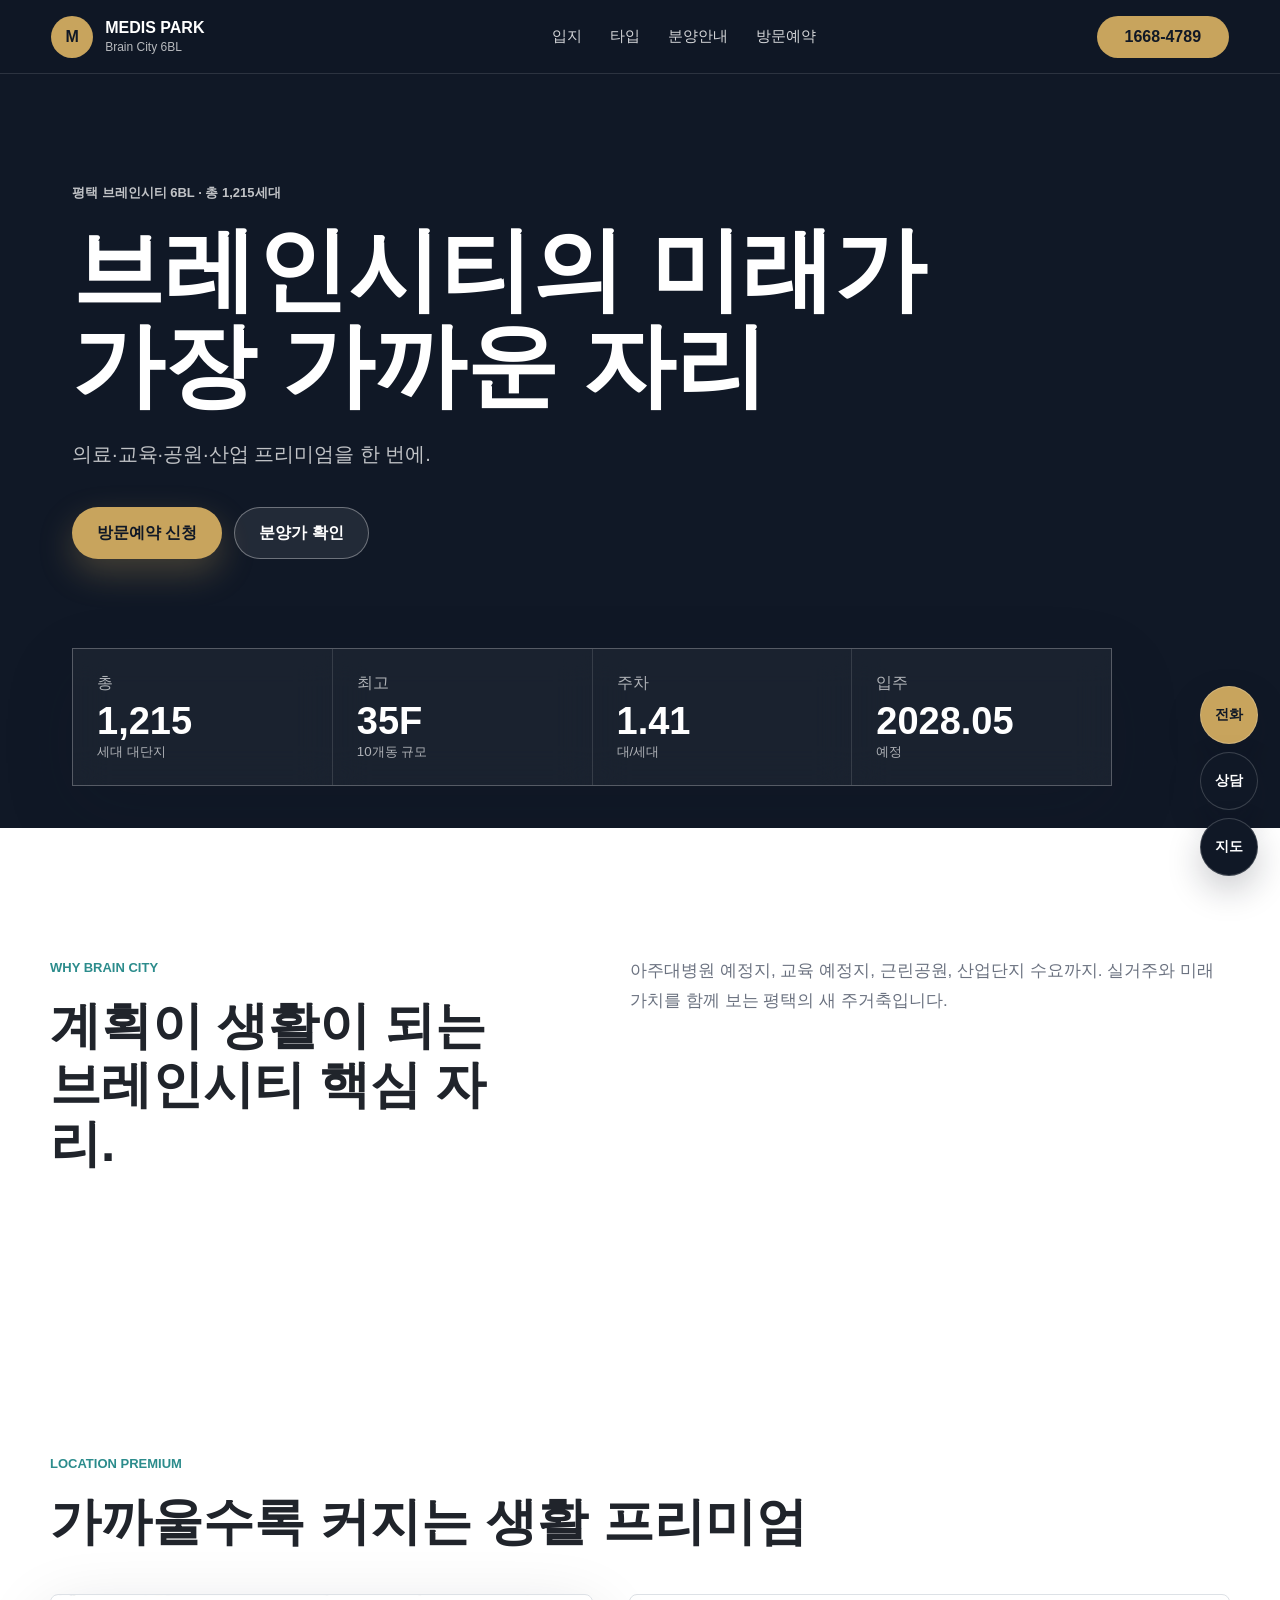
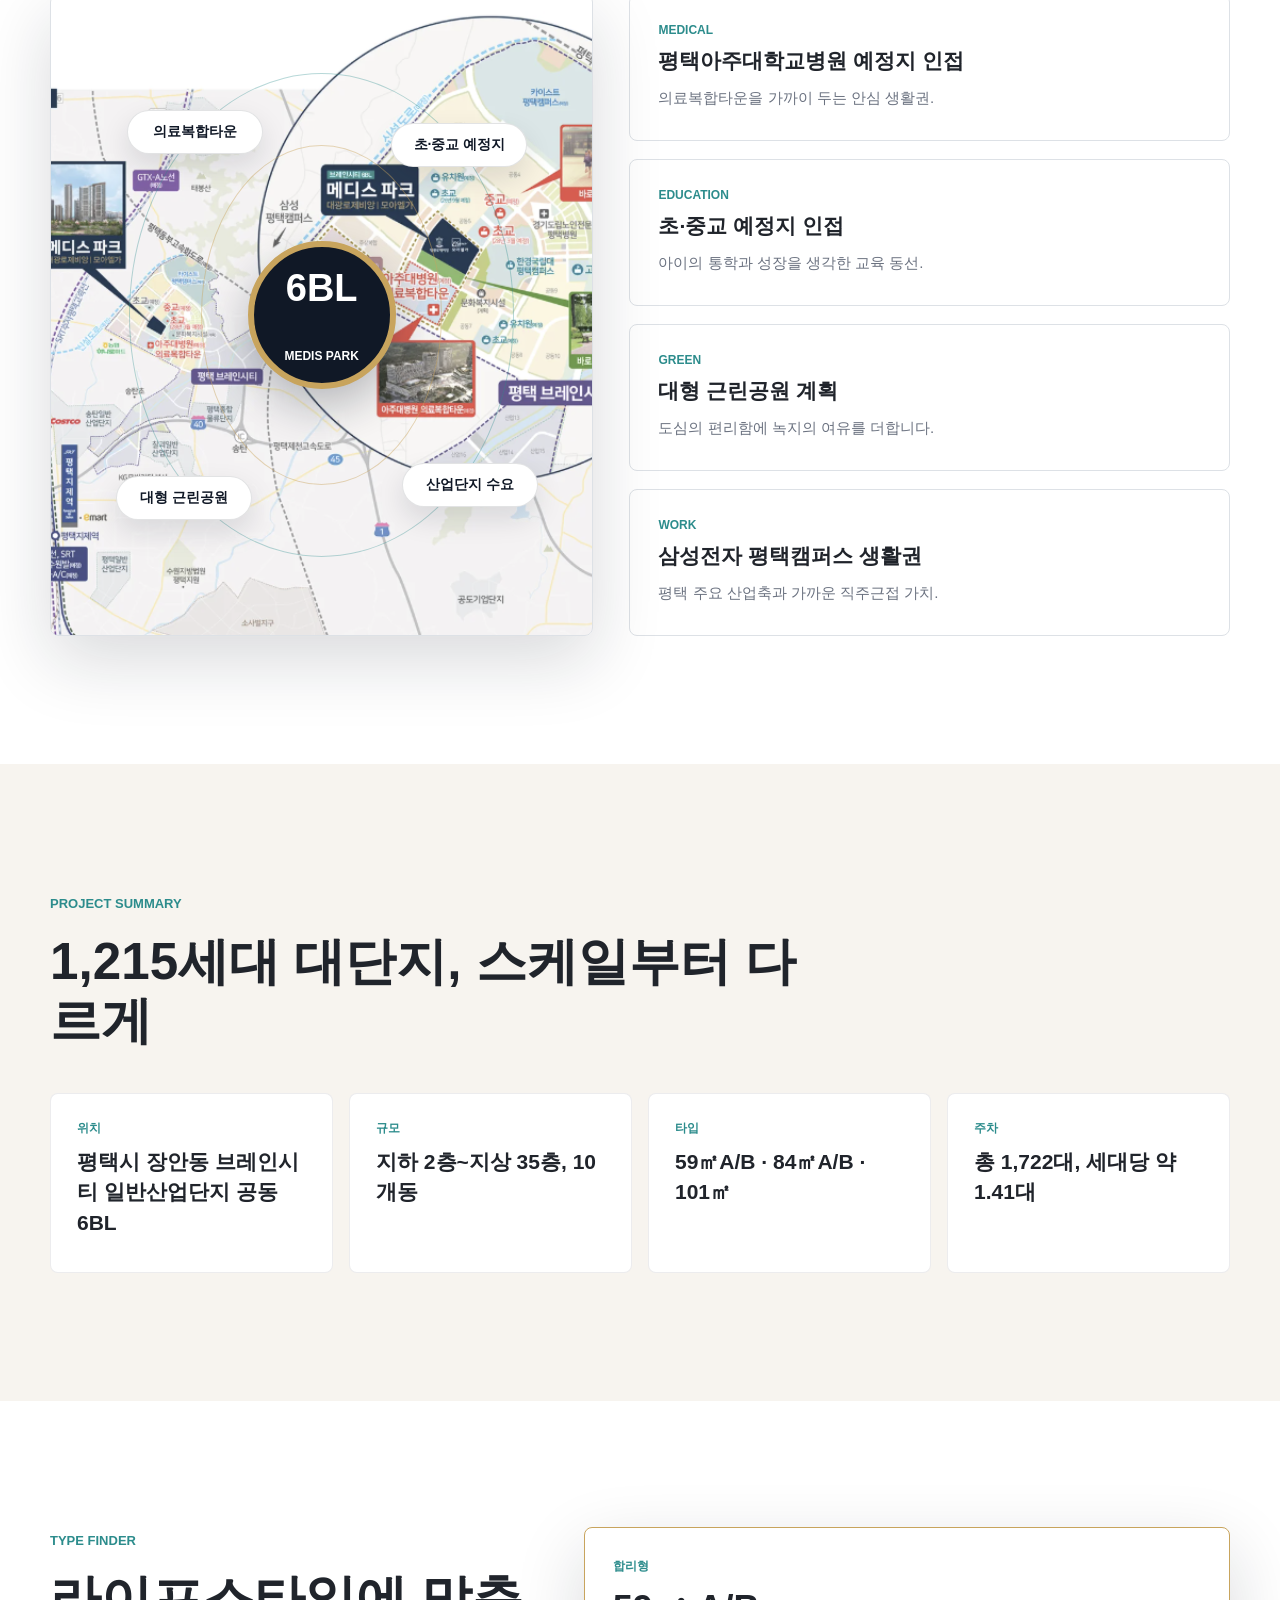
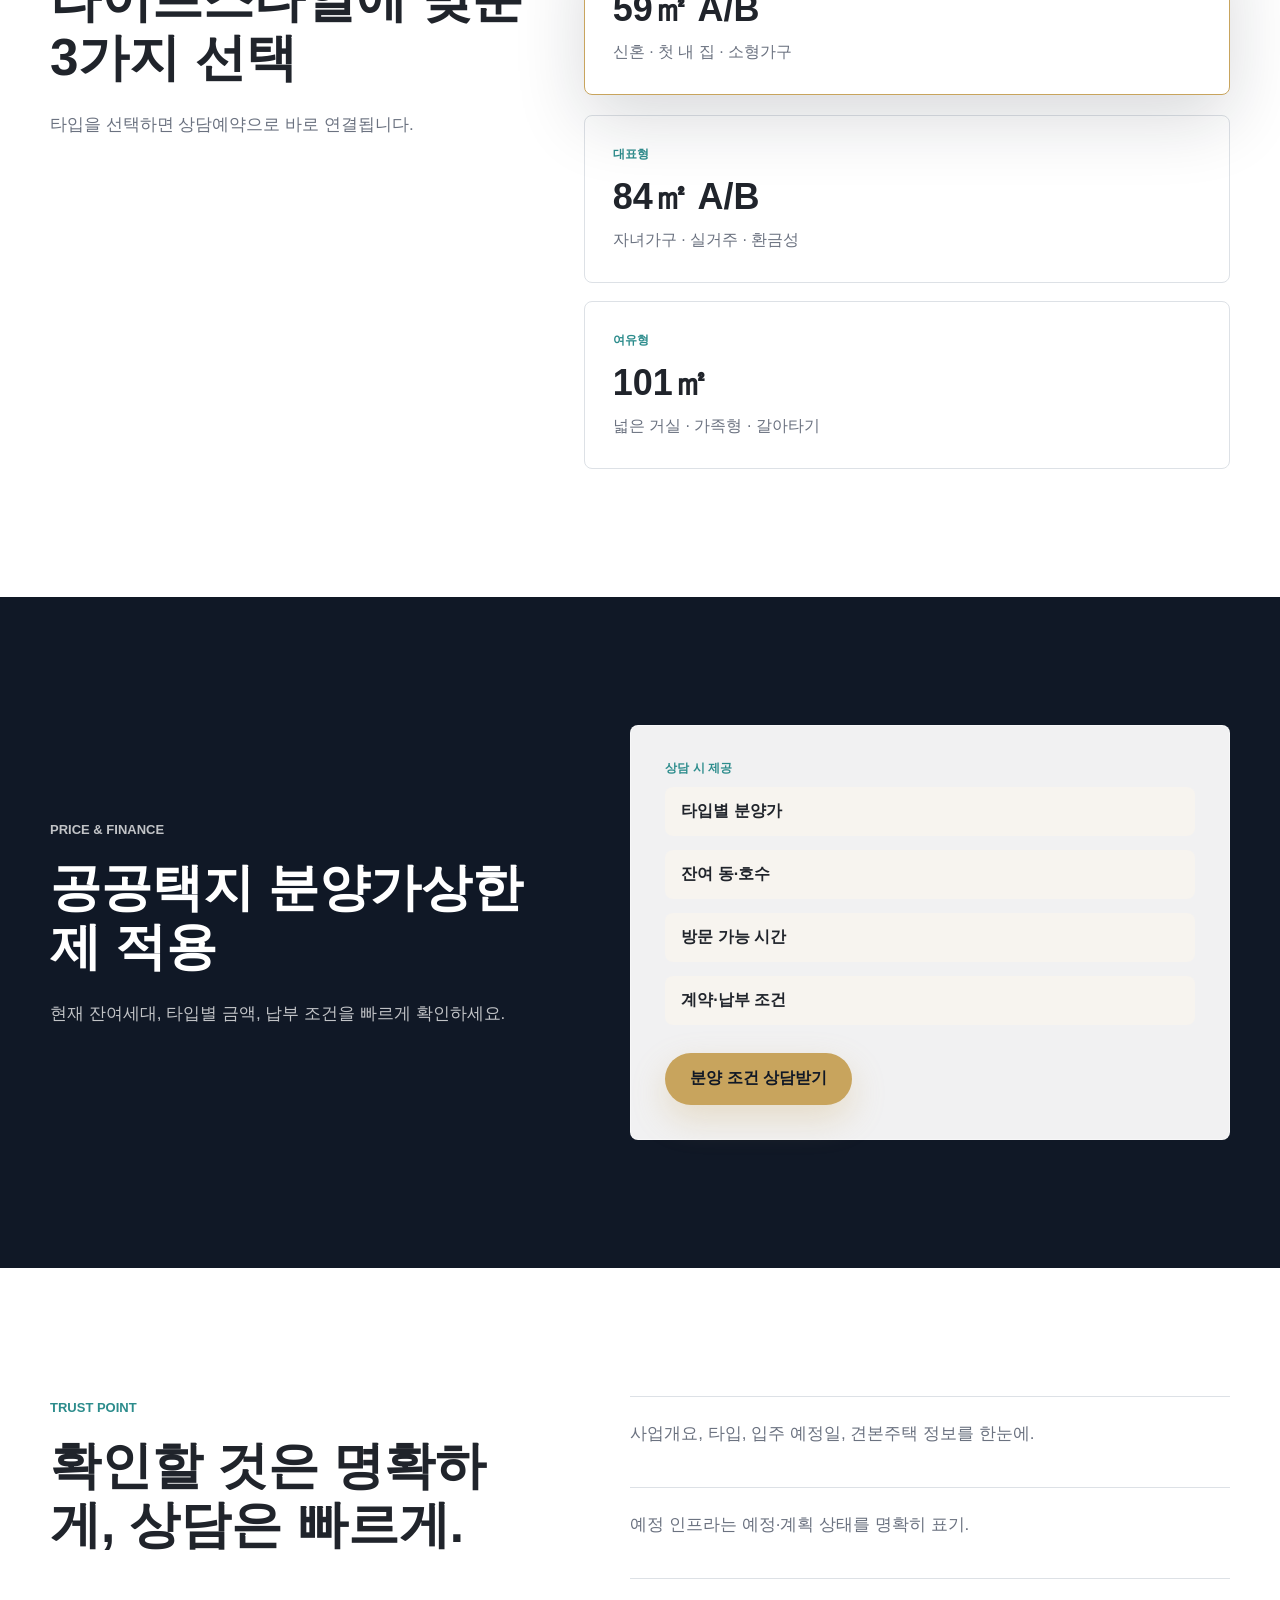
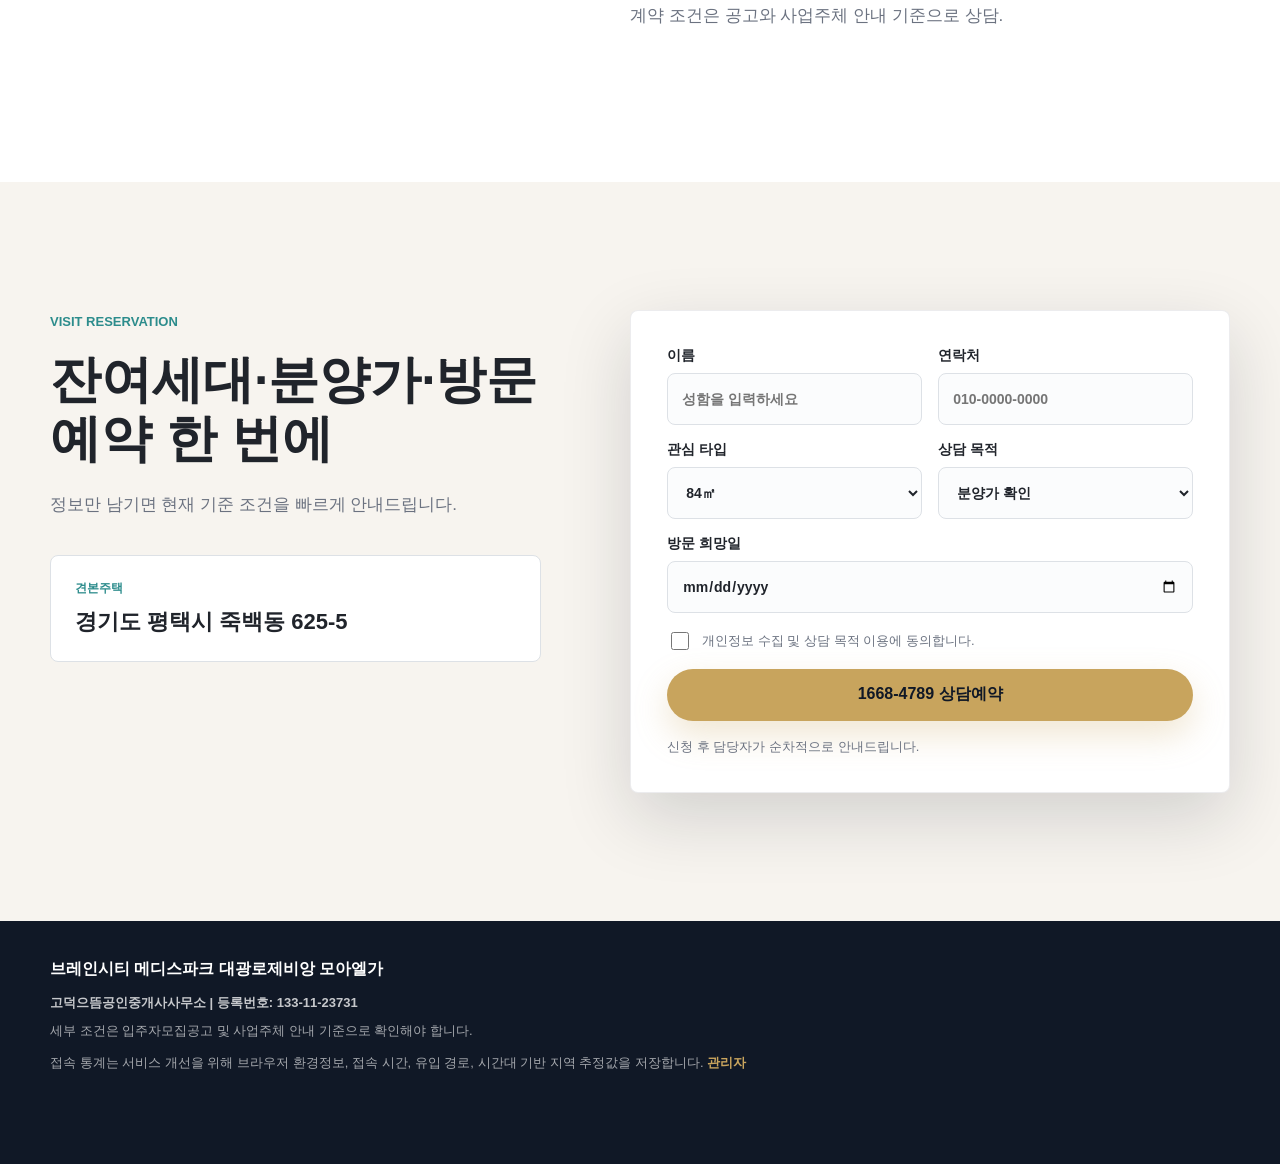
==== commit cda44172: "Add business registration info" ====
--- a/index.html
+++ b/index.html
@@ -9,6 +9,7 @@
       content="평택 브레인시티 6BL, 의료·교육·공원·산업 프리미엄을 가까이 누리는 1,215세대 대단지 분양홍보 랜딩페이지"
     />
     <link rel="stylesheet" href="styles.css" />
+    <script defer src="config.js"></script>
     <script defer src="analytics.js"></script>
     <script defer src="script.js"></script>
   </head>
@@ -282,6 +283,7 @@
     <footer class="footer">
       <div class="container">
         <strong>브레인시티 메디스파크 대광로제비앙 모아엘가</strong>
+        <p class="business-info">고덕으뜸공인중개사사무소 | 등록번호: 133-11-23731</p>
         <p>세부 조건은 입주자모집공고 및 사업주체 안내 기준으로 확인해야 합니다.</p>
         <p class="footer-links">
           접속 통계는 서비스 개선을 위해 브라우저 환경정보, 접속 시간, 유입 경로,
--- a/styles.css
+++ b/styles.css
@@ -147,7 +147,7 @@
 .hero-content {
   position: relative;
   z-index: 1;
-  width: min(780px, 100%);
+  width: min(1080px, 100%);
   padding-bottom: 38px;
 }
 
@@ -176,6 +176,8 @@
   font-size: clamp(44px, 8vw, 92px);
   line-height: 1.04;
   letter-spacing: 0;
+  word-break: keep-all;
+  overflow-wrap: normal;
 }
 
 h2 {
@@ -311,8 +313,8 @@
   min-height: 590px;
   overflow: hidden;
   background:
-    linear-gradient(rgba(255, 255, 255, 0.42), rgba(255, 255, 255, 0.42)),
-    url("https://www.pt-braincity.com/m/html/sub2/img/img1_2.jpg") center/cover;
+    linear-gradient(rgba(255, 255, 255, 0.08), rgba(255, 255, 255, 0.08)),
+    url("location-map-bg.png") center/cover;
   border: 1px solid var(--line);
   border-radius: 8px;
   box-shadow: var(--shadow);
@@ -675,6 +677,12 @@
   line-height: 1.7;
 }
 
+.footer .business-info {
+  margin-bottom: 6px;
+  color: rgba(255, 255, 255, 0.76);
+  font-weight: 700;
+}
+
 .footer-links {
   margin-top: 10px !important;
 }
@@ -687,6 +695,38 @@
 .admin-body {
   min-height: 100vh;
   background: #f4f6f8;
+}
+
+.admin-lock {
+  display: grid;
+  min-height: 100vh;
+  place-items: center;
+  padding: 28px;
+  color: var(--white);
+  background: var(--navy);
+}
+
+.admin-lock section {
+  width: min(420px, 100%);
+  padding: 36px;
+  text-align: center;
+  background: rgba(255, 255, 255, 0.08);
+  border: 1px solid rgba(255, 255, 255, 0.14);
+  border-radius: 8px;
+}
+
+.admin-lock .brand-mark {
+  display: inline-grid;
+  margin-bottom: 24px;
+}
+
+.admin-lock h1 {
+  margin-bottom: 12px;
+  font-size: 30px;
+}
+
+.admin-lock p {
+  color: rgba(255, 255, 255, 0.72);
 }
 
 .admin-header {
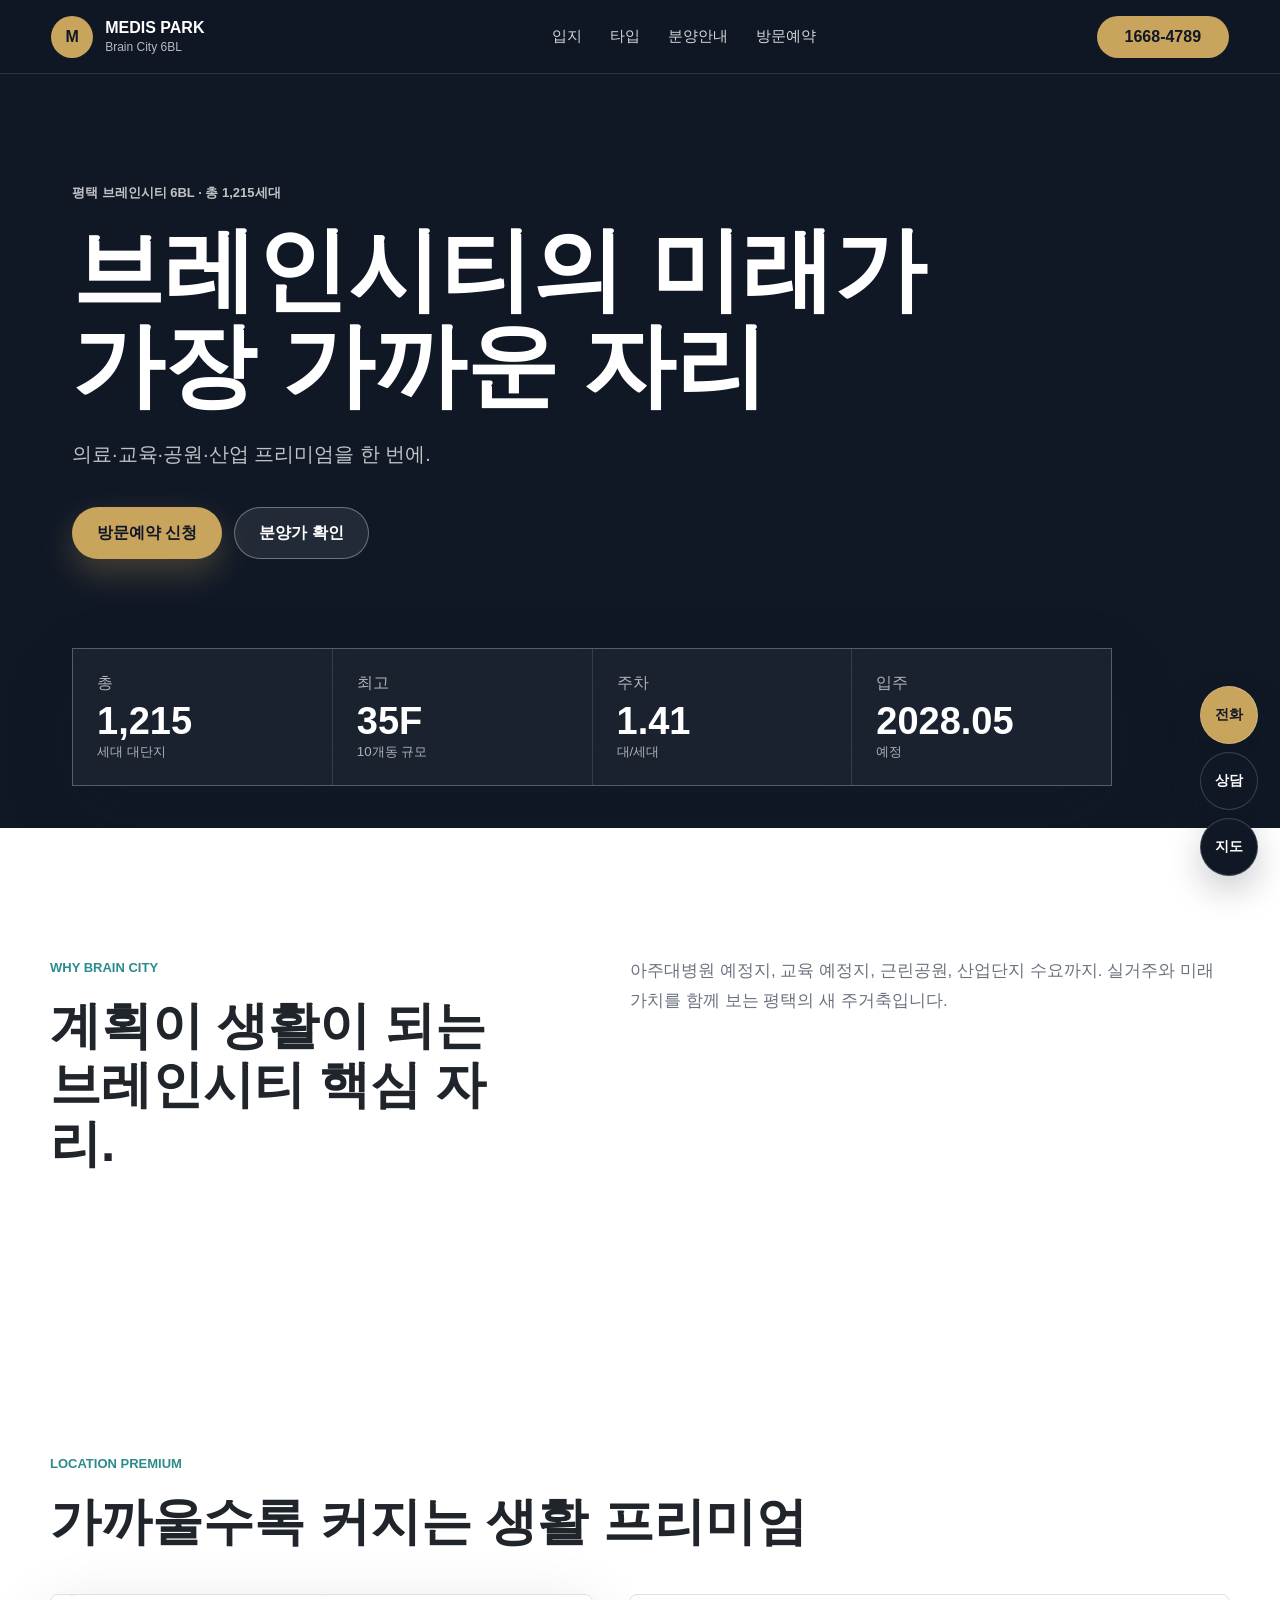
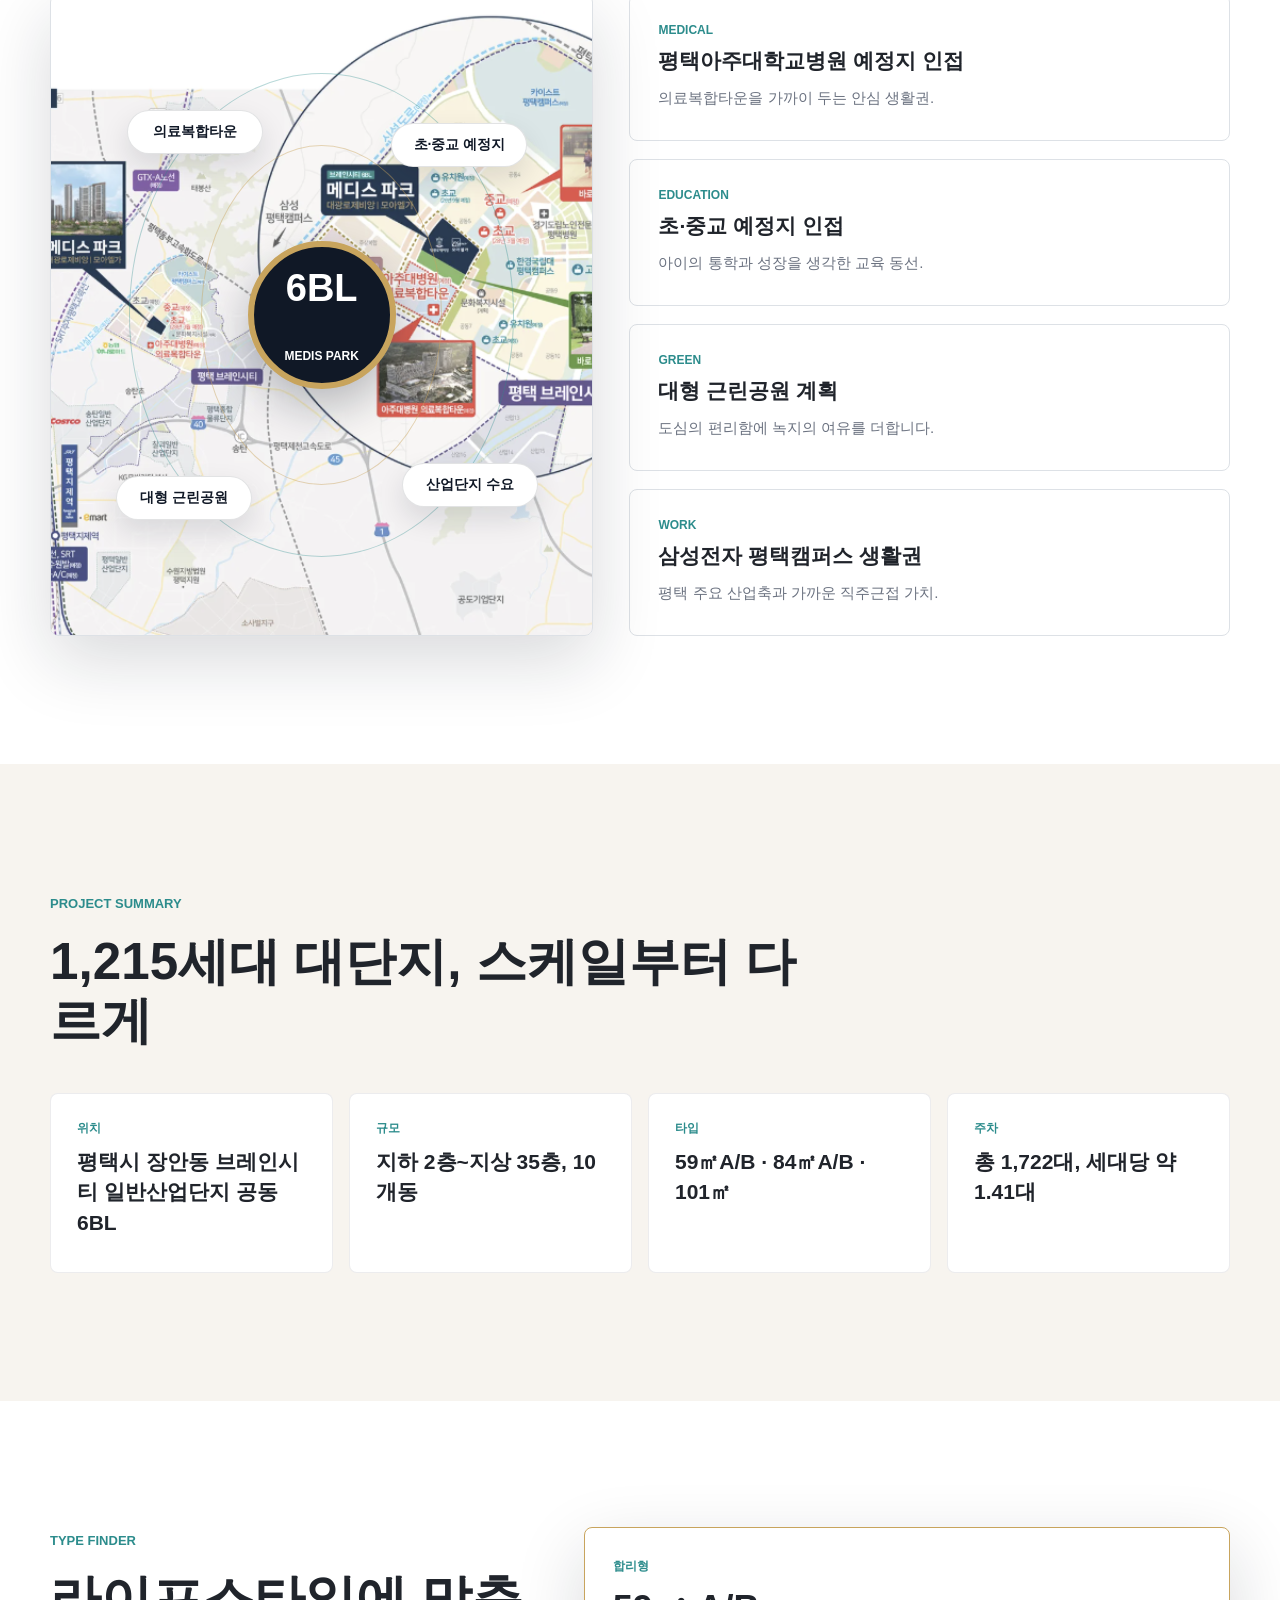
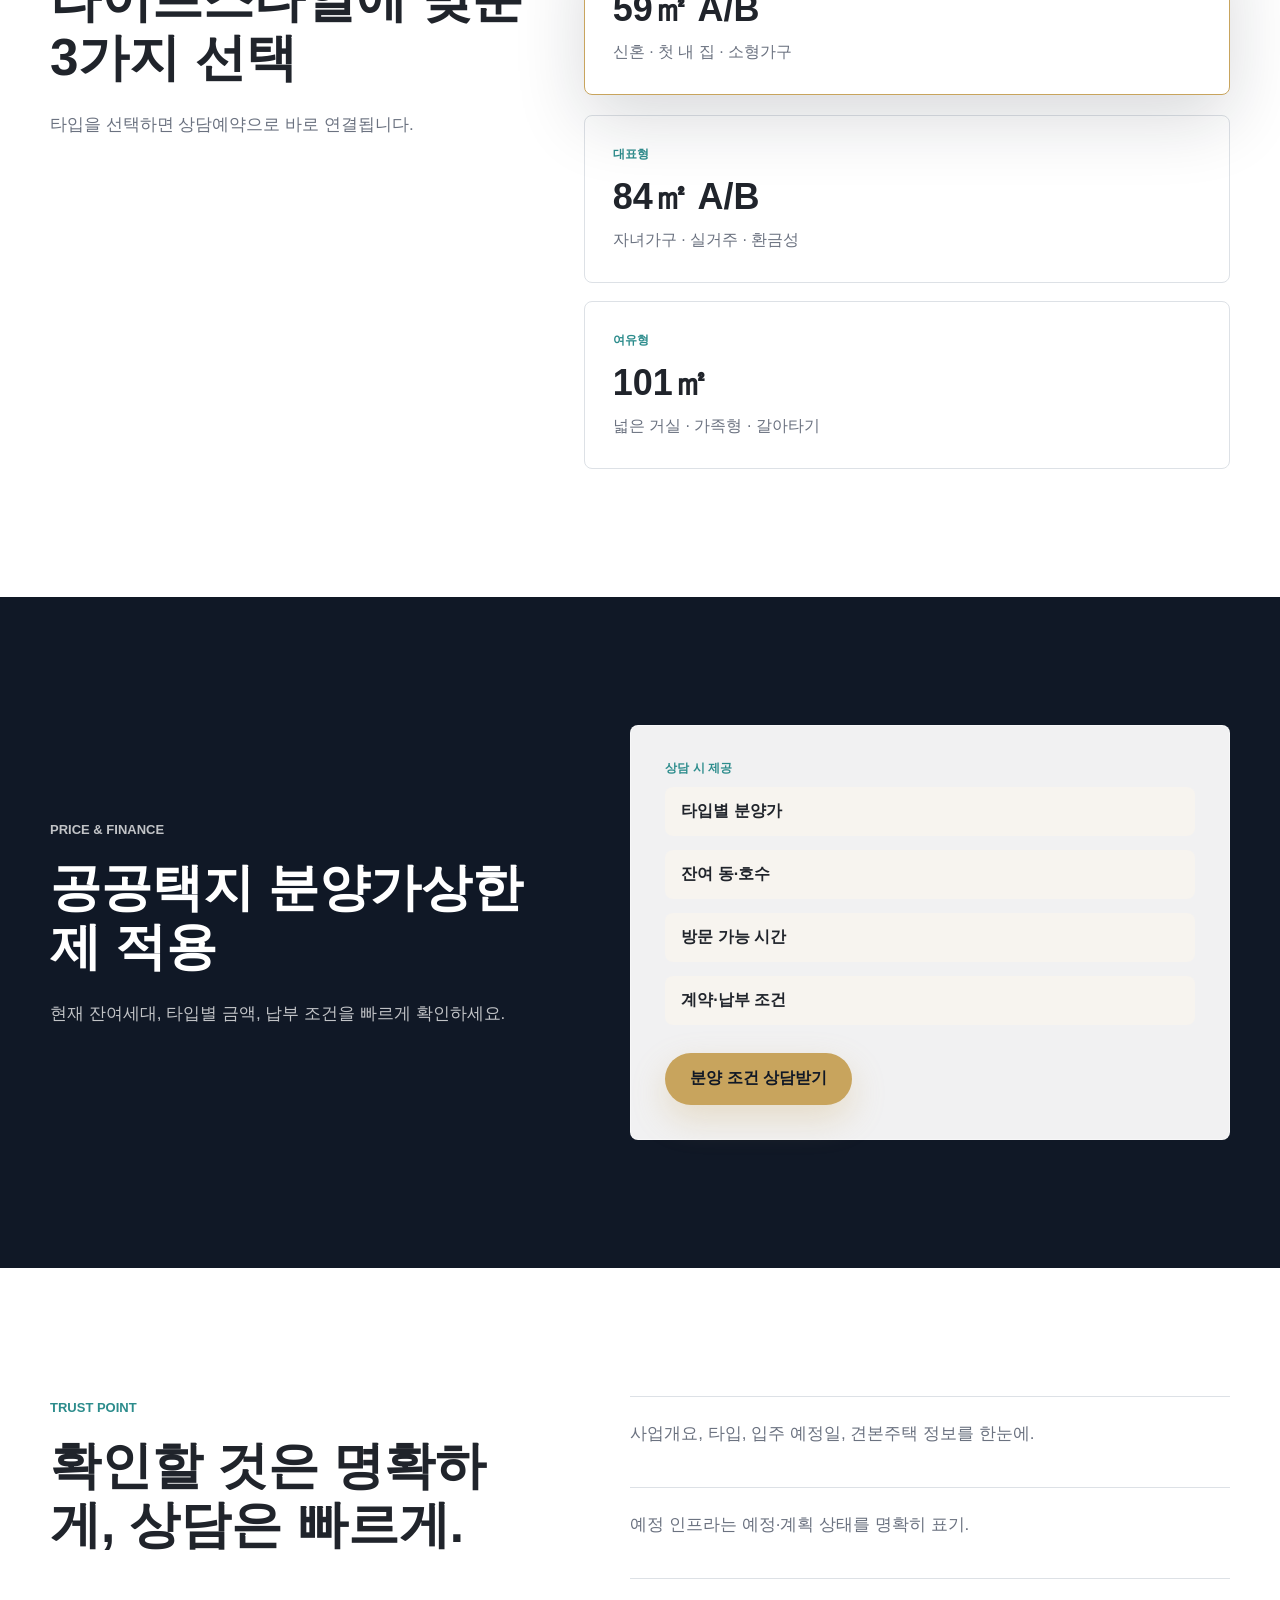
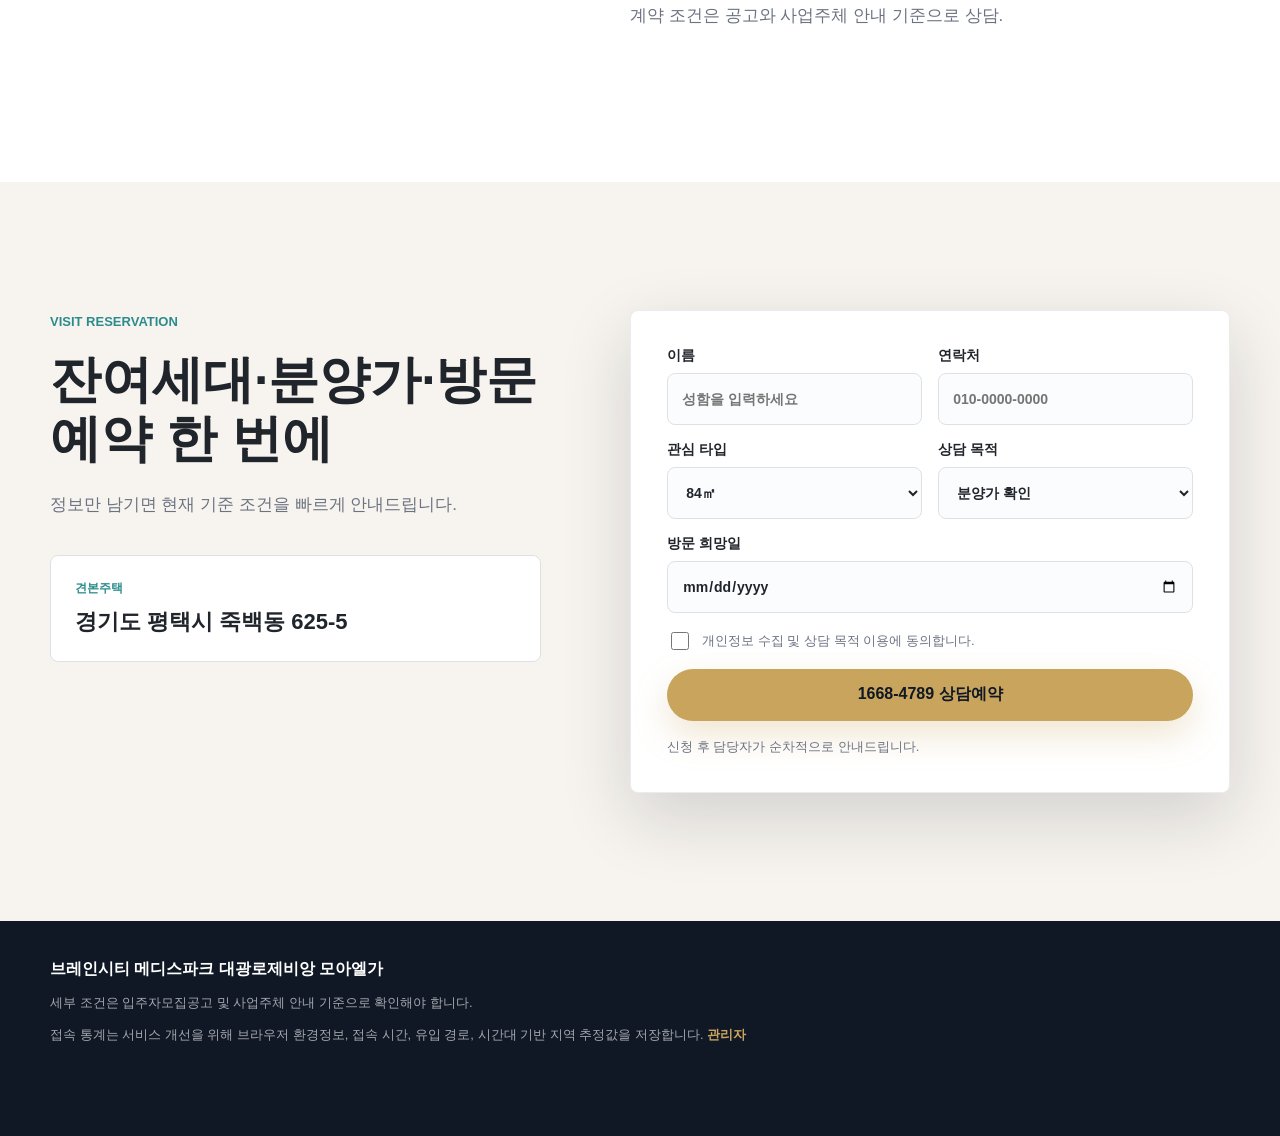
==== commit c10d1ad0: "Revert "Add business registration info" This reverts commit cda441728f376585e9c1bc42528d917b9cdfe79d" ====
--- a/index.html
+++ b/index.html
@@ -283,7 +283,6 @@
     <footer class="footer">
       <div class="container">
         <strong>브레인시티 메디스파크 대광로제비앙 모아엘가</strong>
-        <p class="business-info">고덕으뜸공인중개사사무소 | 등록번호: 133-11-23731</p>
         <p>세부 조건은 입주자모집공고 및 사업주체 안내 기준으로 확인해야 합니다.</p>
         <p class="footer-links">
           접속 통계는 서비스 개선을 위해 브라우저 환경정보, 접속 시간, 유입 경로,
--- a/styles.css
+++ b/styles.css
@@ -677,12 +677,6 @@
   line-height: 1.7;
 }
 
-.footer .business-info {
-  margin-bottom: 6px;
-  color: rgba(255, 255, 255, 0.76);
-  font-weight: 700;
-}
-
 .footer-links {
   margin-top: 10px !important;
 }
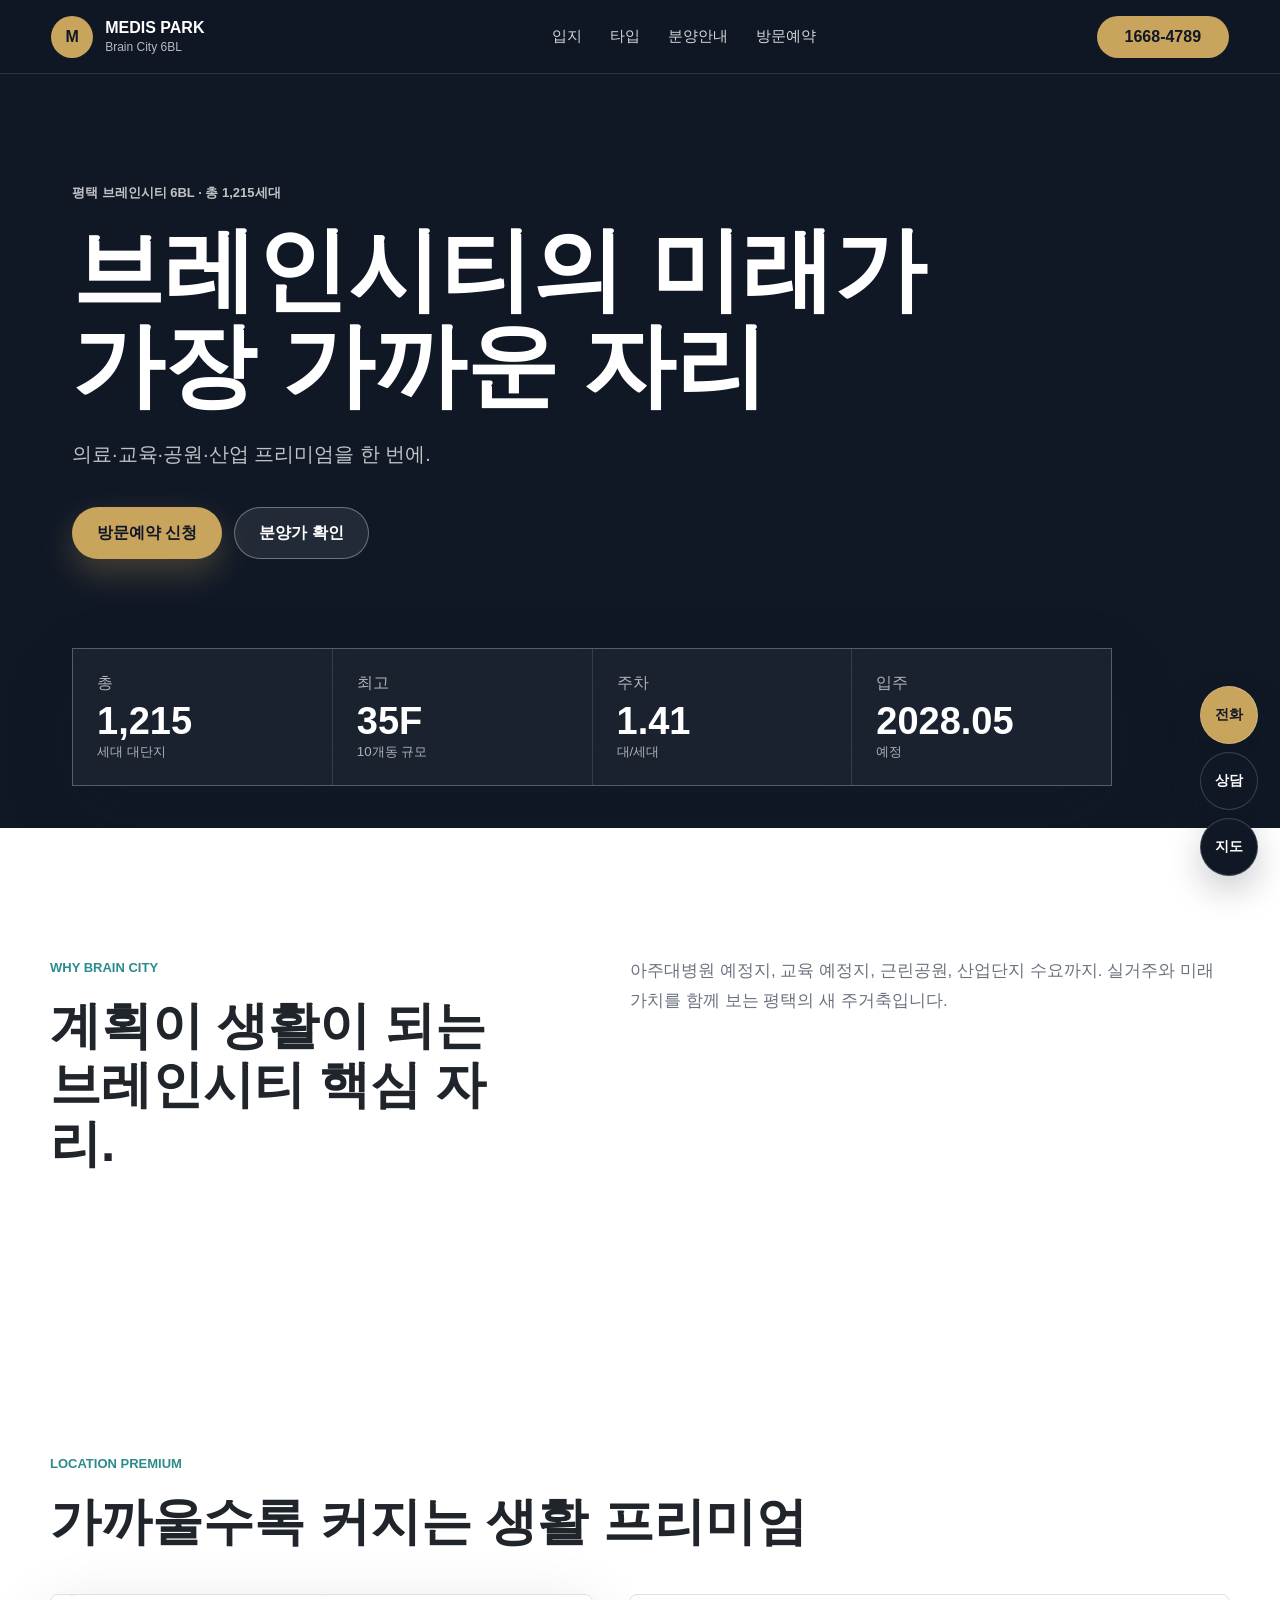
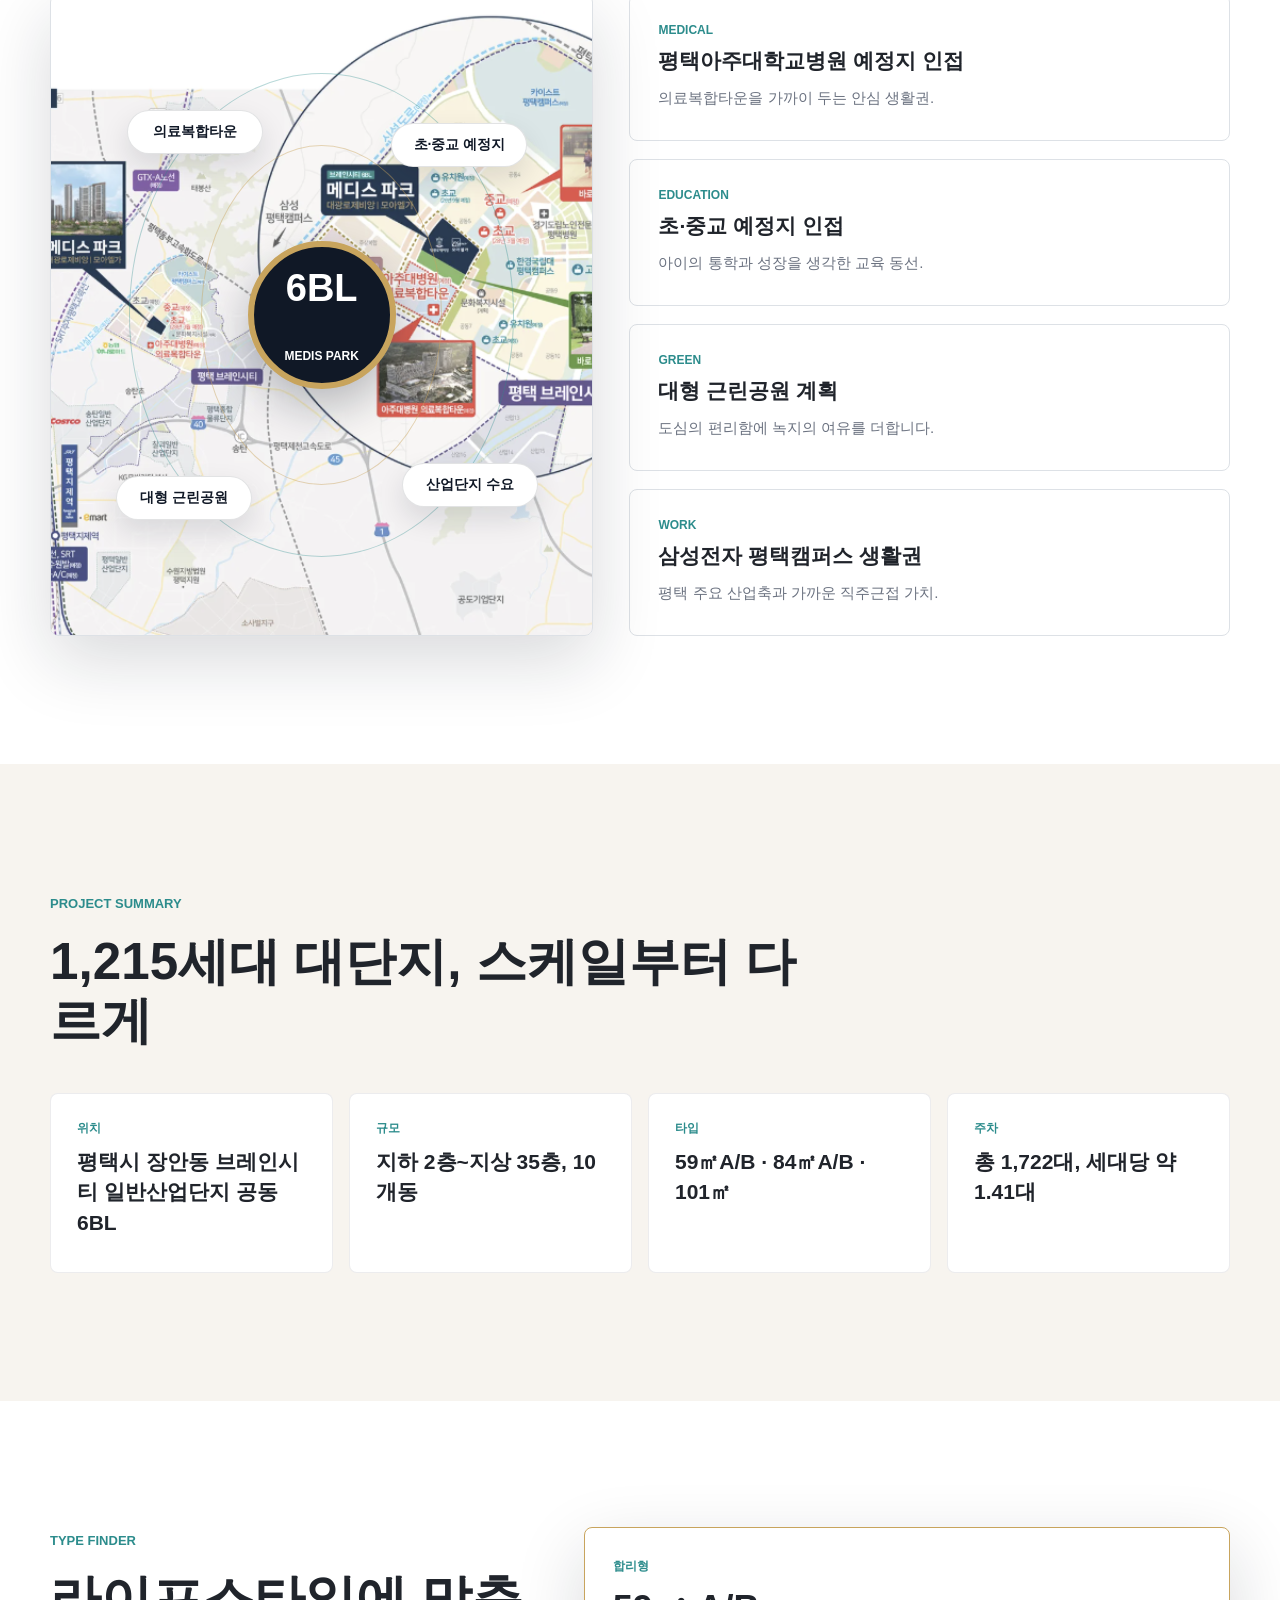
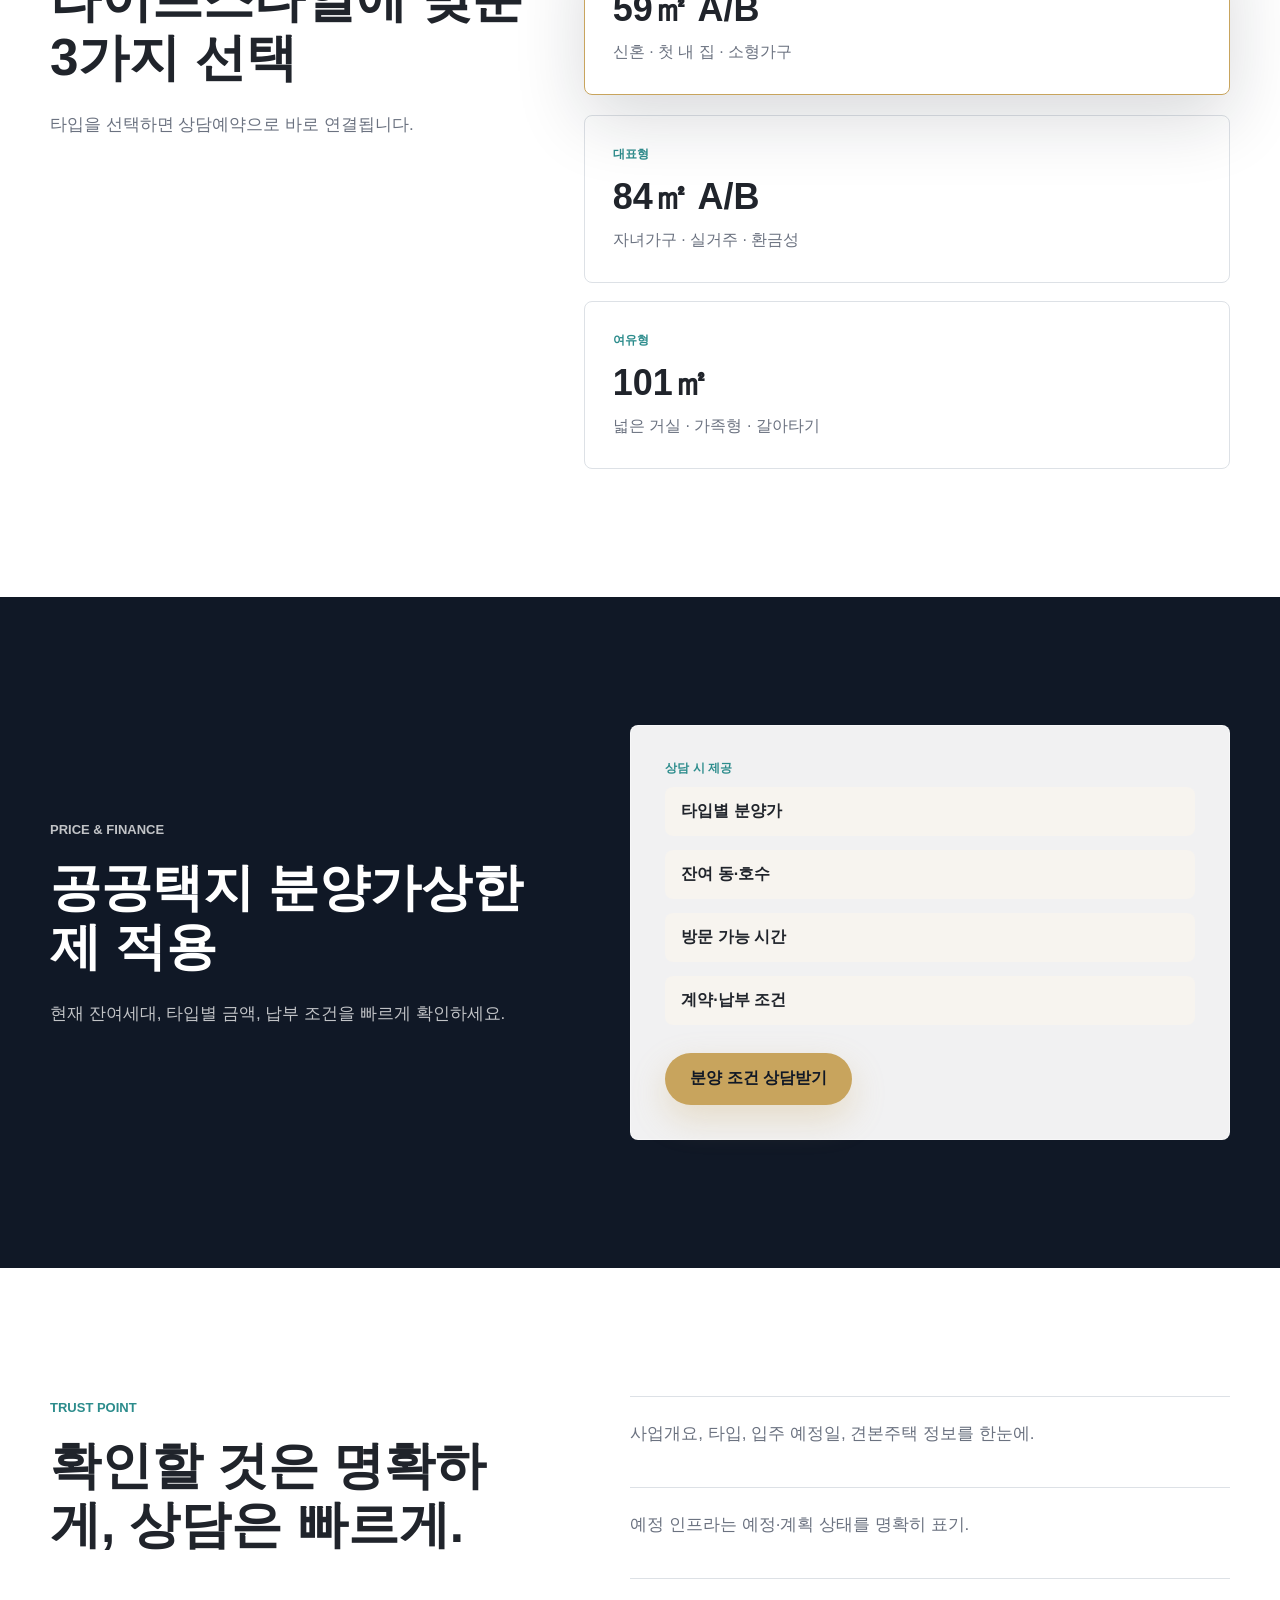
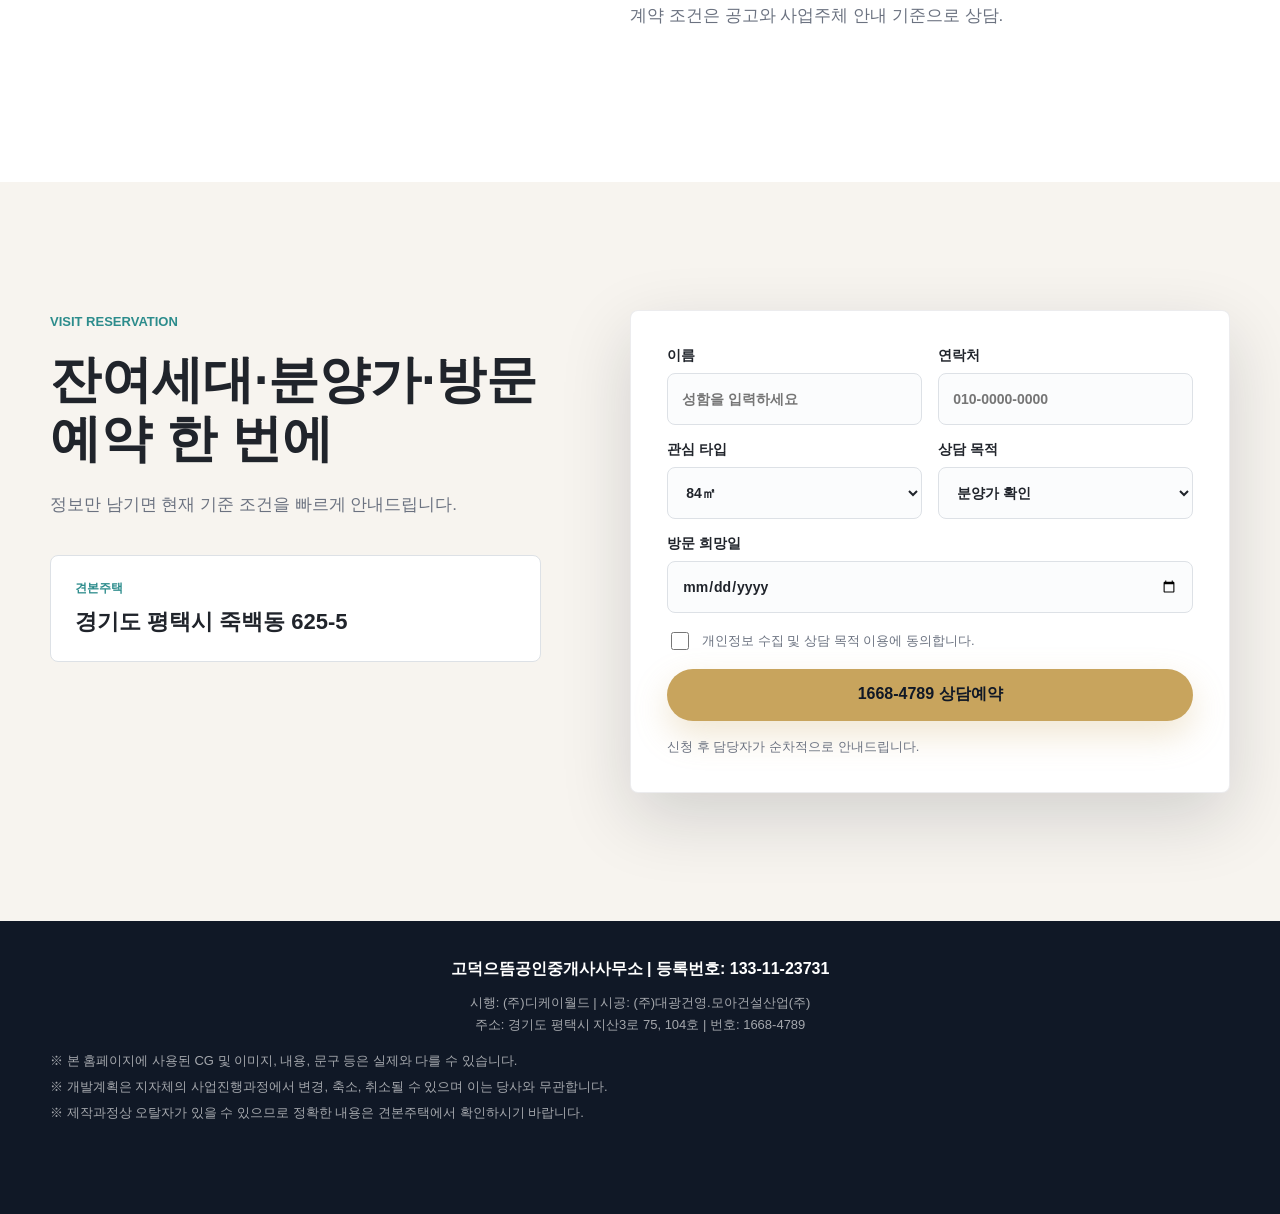
==== commit 609ca03e: "Replace footer with business notice" ====
--- a/index.html
+++ b/index.html
@@ -282,13 +282,18 @@
 
     <footer class="footer">
       <div class="container">
-        <strong>브레인시티 메디스파크 대광로제비앙 모아엘가</strong>
-        <p>세부 조건은 입주자모집공고 및 사업주체 안내 기준으로 확인해야 합니다.</p>
-        <p class="footer-links">
-          접속 통계는 서비스 개선을 위해 브라우저 환경정보, 접속 시간, 유입 경로,
-          시간대 기반 지역 추정값을 저장합니다.
-          <a href="admin.html">관리자</a>
+        <strong>고덕으뜸공인중개사사무소 | 등록번호: 133-11-23731</strong>
+        <p class="footer-company">
+          시행: (주)디케이월드 | 시공: (주)대광건영.모아건설산업(주)
         </p>
+        <p class="footer-company">
+          주소: 경기도 평택시 지산3로 75, 104호 | 번호: 1668-4789
+        </p>
+        <ul class="footer-notes">
+          <li>본 홈페이지에 사용된 CG 및 이미지, 내용, 문구 등은 실제와 다를 수 있습니다.</li>
+          <li>개발계획은 지자체의 사업진행과정에서 변경, 축소, 취소될 수 있으며 이는 당사와 무관합니다.</li>
+          <li>제작과정상 오탈자가 있을 수 있으므로 정확한 내용은 견본주택에서 확인하시기 바랍니다.</li>
+        </ul>
       </div>
     </footer>
   </body>
--- a/styles.css
+++ b/styles.css
@@ -667,6 +667,7 @@
   display: block;
   margin-bottom: 12px;
   color: var(--white);
+  text-align: center;
 }
 
 .footer p {
@@ -677,13 +678,25 @@
   line-height: 1.7;
 }
 
-.footer-links {
-  margin-top: 10px !important;
-}
-
-.footer-links a {
-  color: var(--gold);
-  font-weight: 800;
+.footer-company {
+  max-width: none !important;
+  text-align: center;
+}
+
+.footer-notes {
+  display: grid;
+  gap: 4px;
+  max-width: 920px;
+  margin: 14px 0 0;
+  padding: 0;
+  color: rgba(255, 255, 255, 0.62);
+  font-size: 13px;
+  line-height: 1.7;
+  list-style: none;
+}
+
+.footer-notes li::before {
+  content: "※ ";
 }
 
 .admin-body {
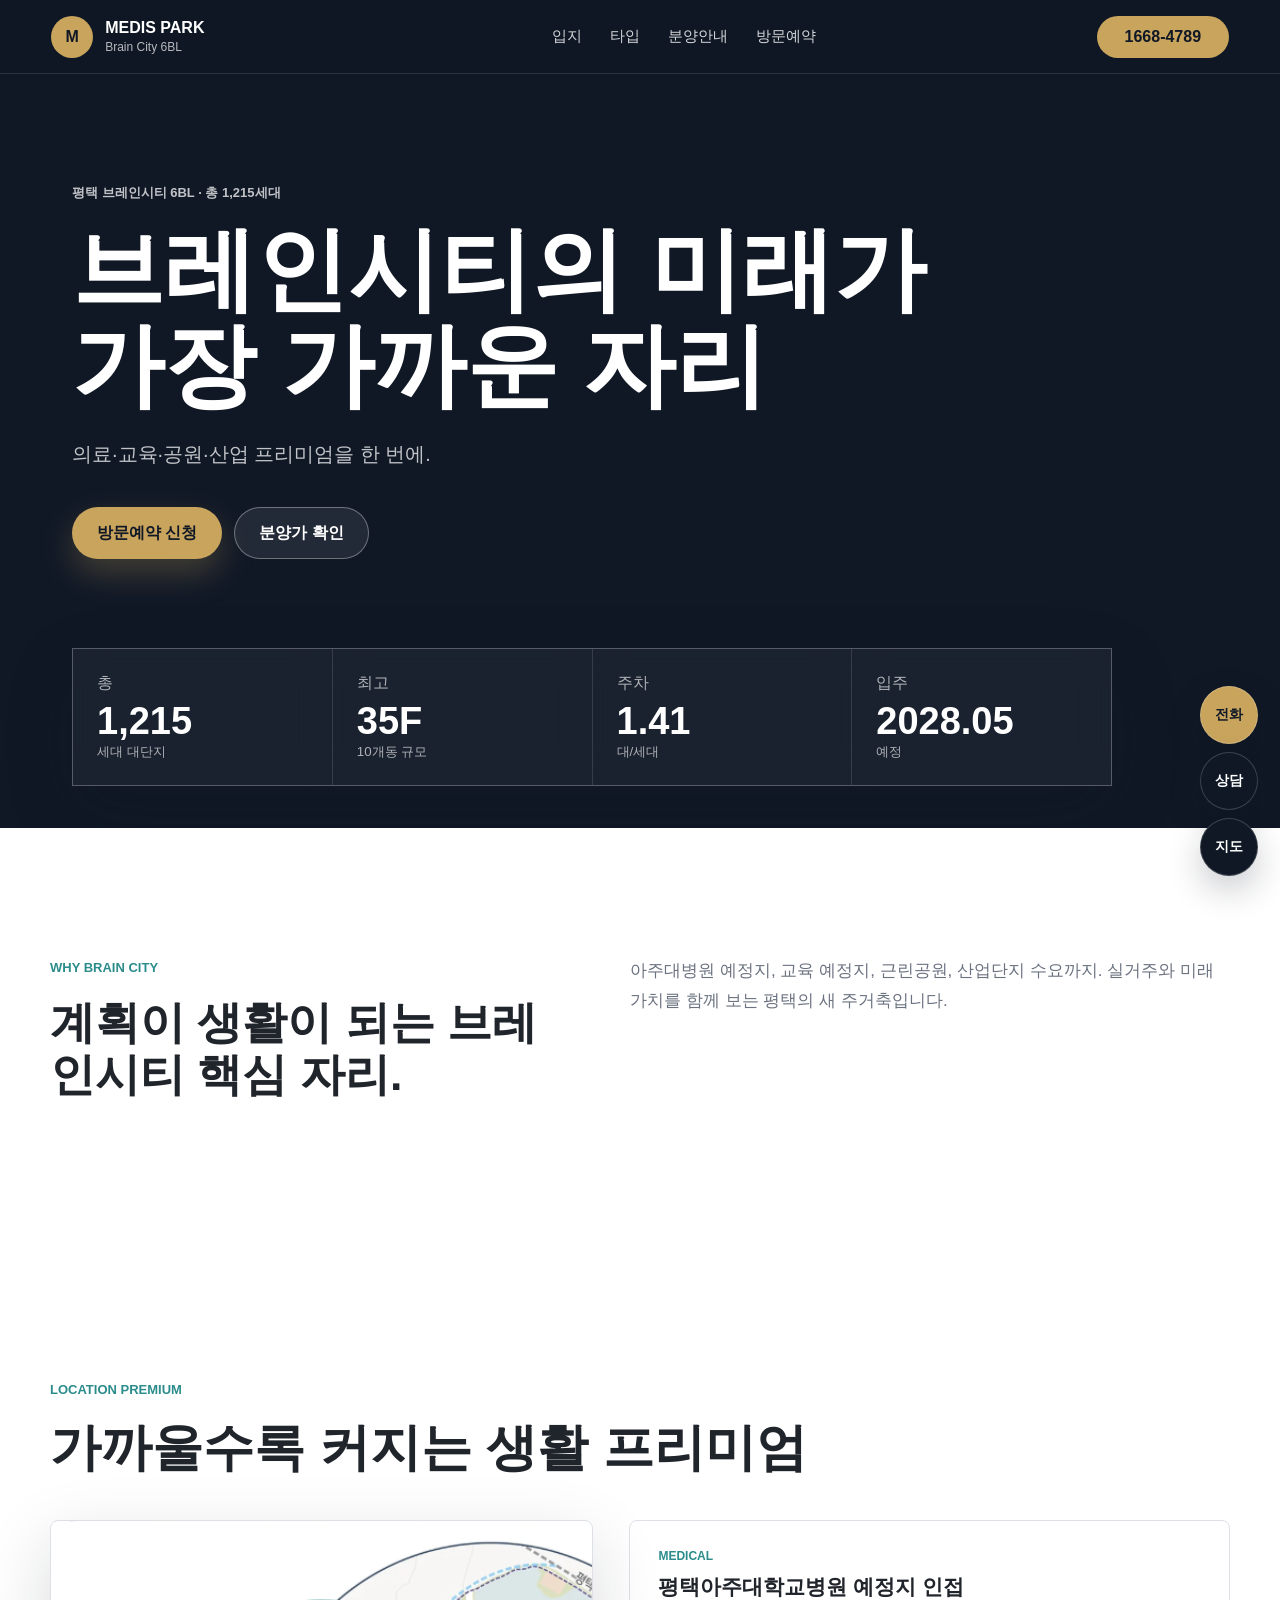
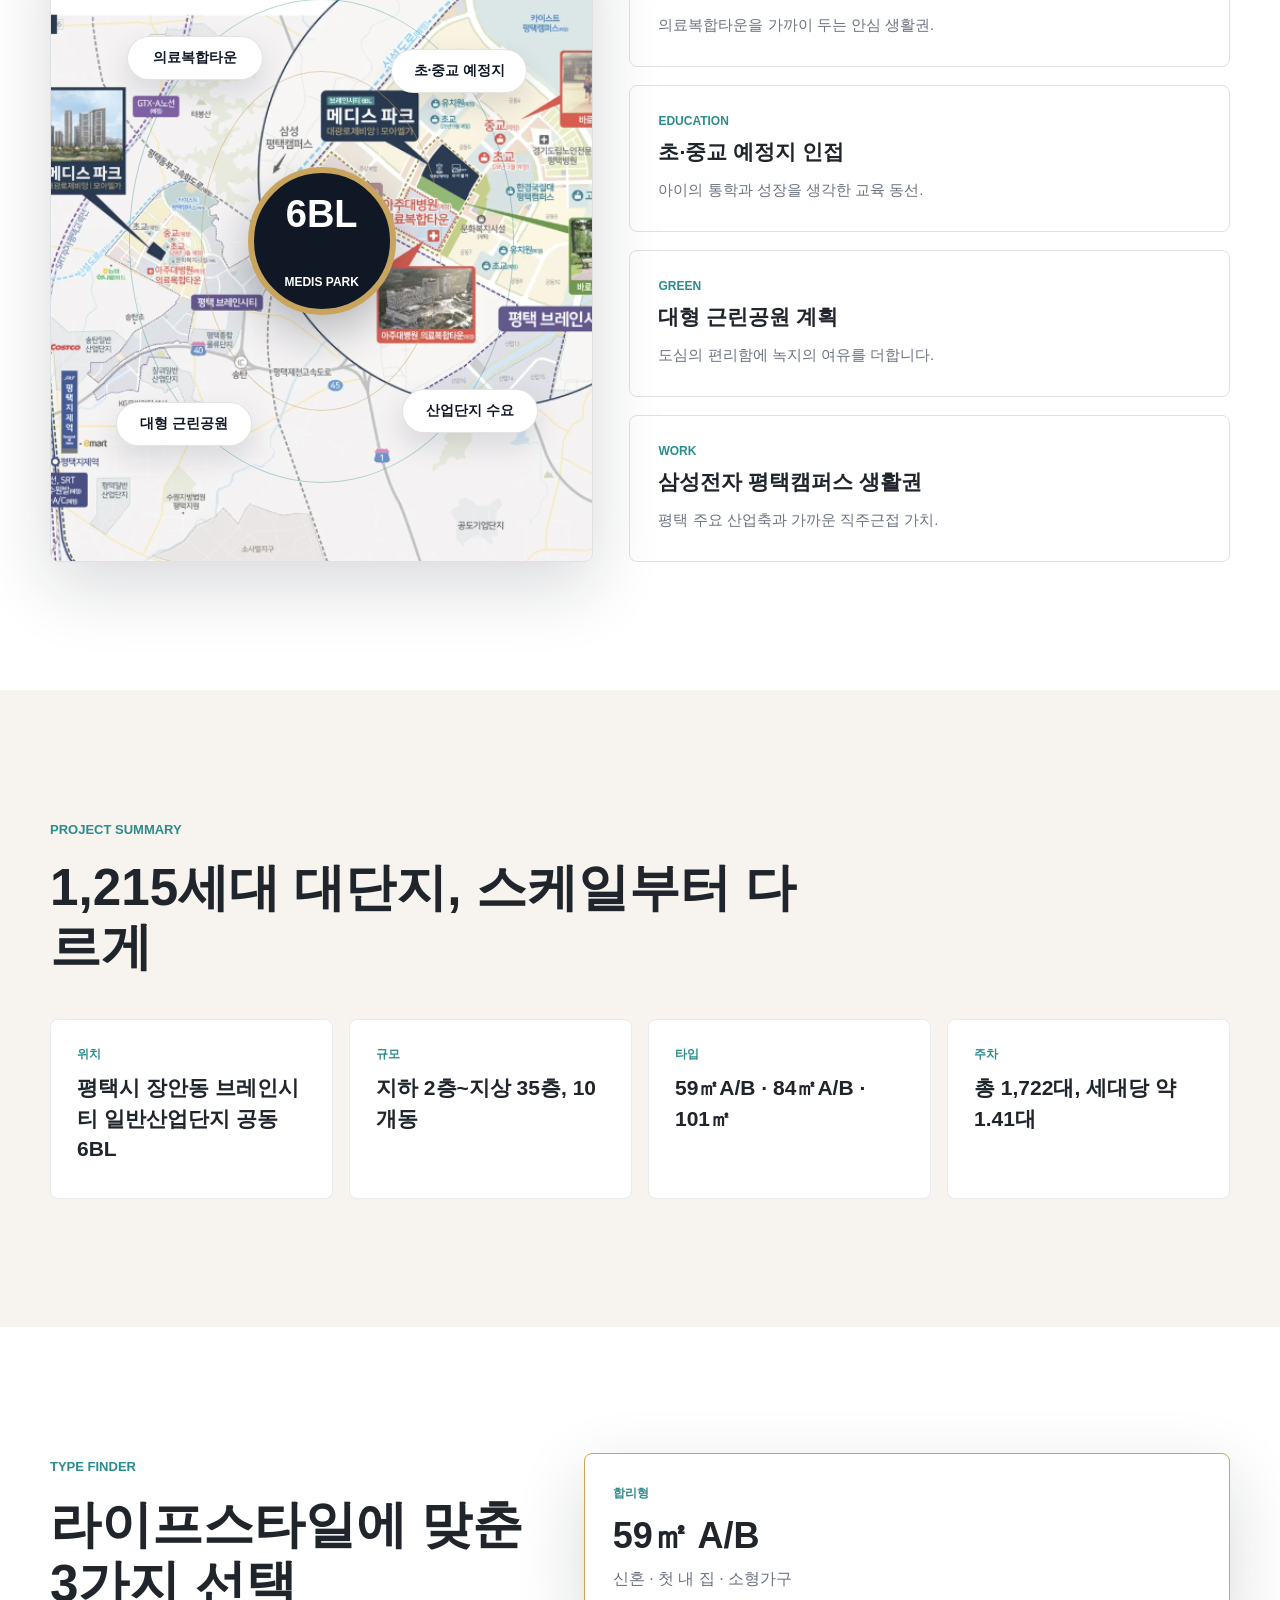
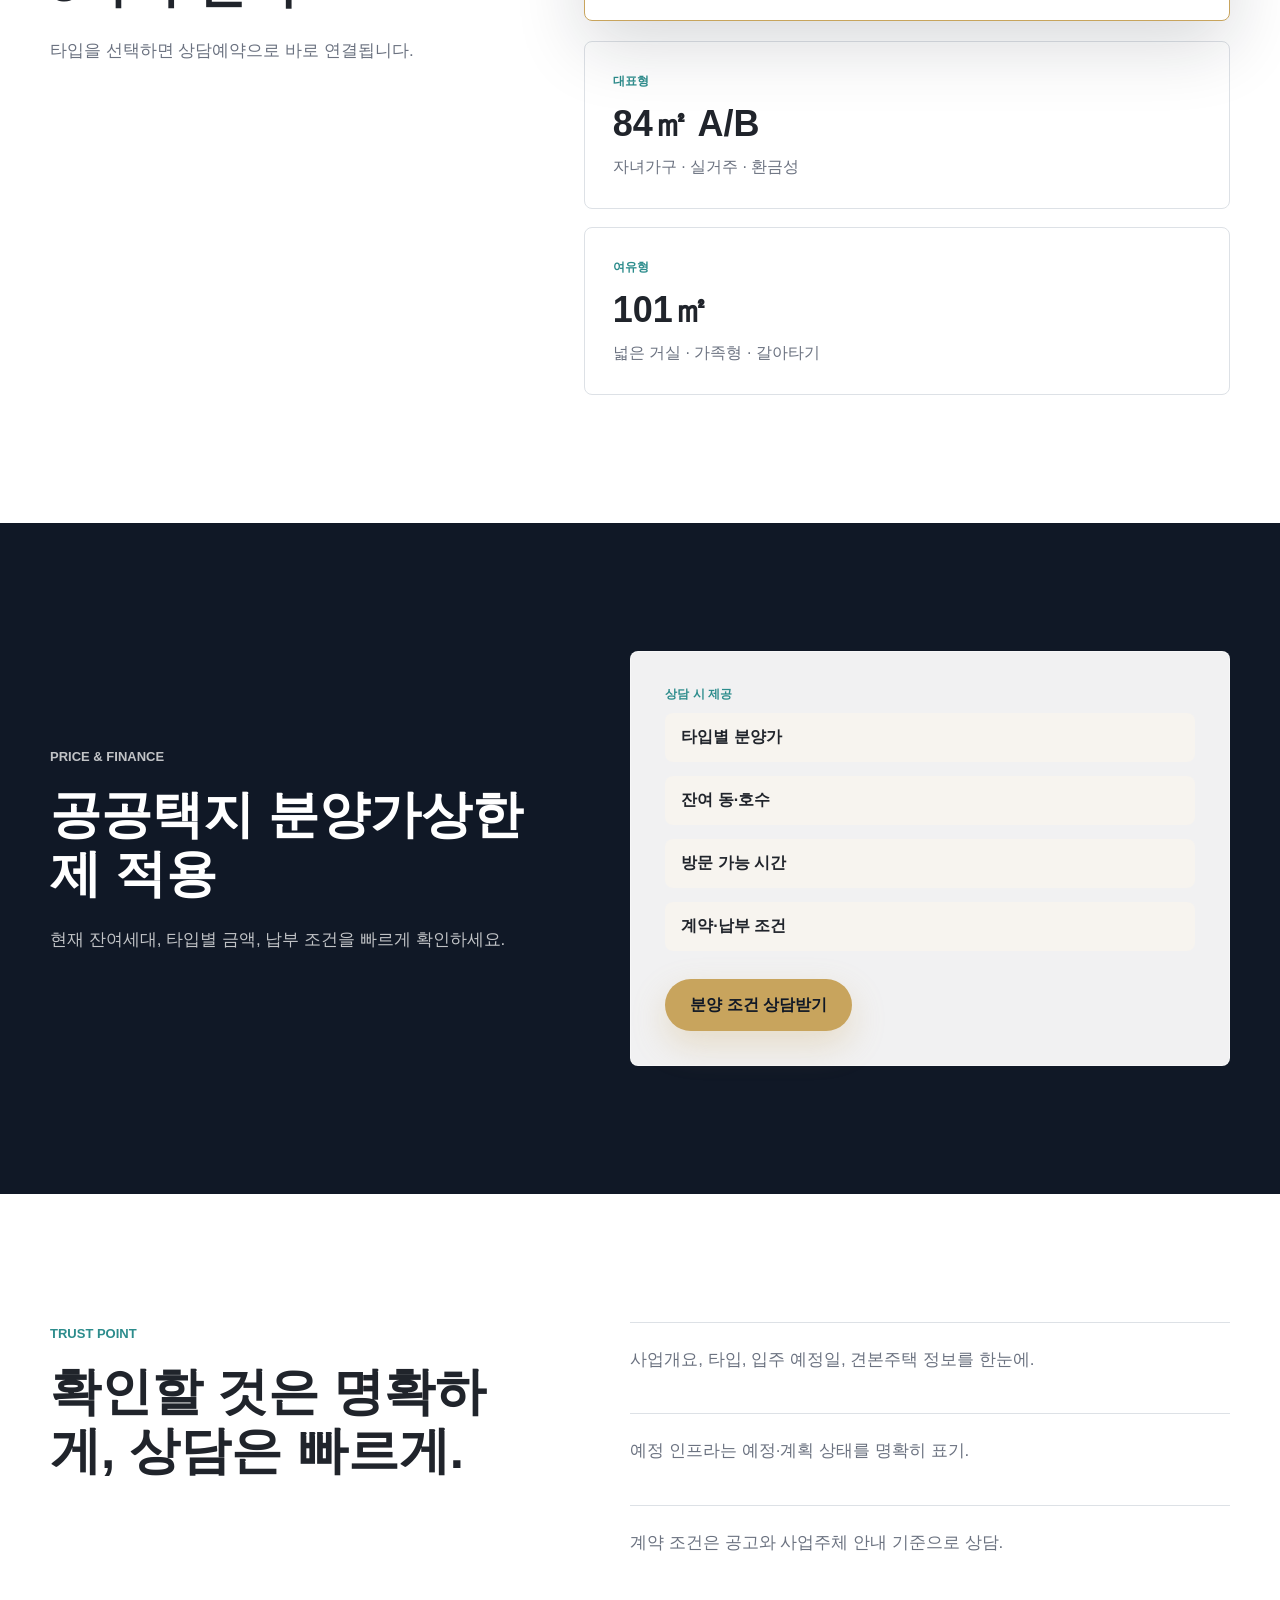
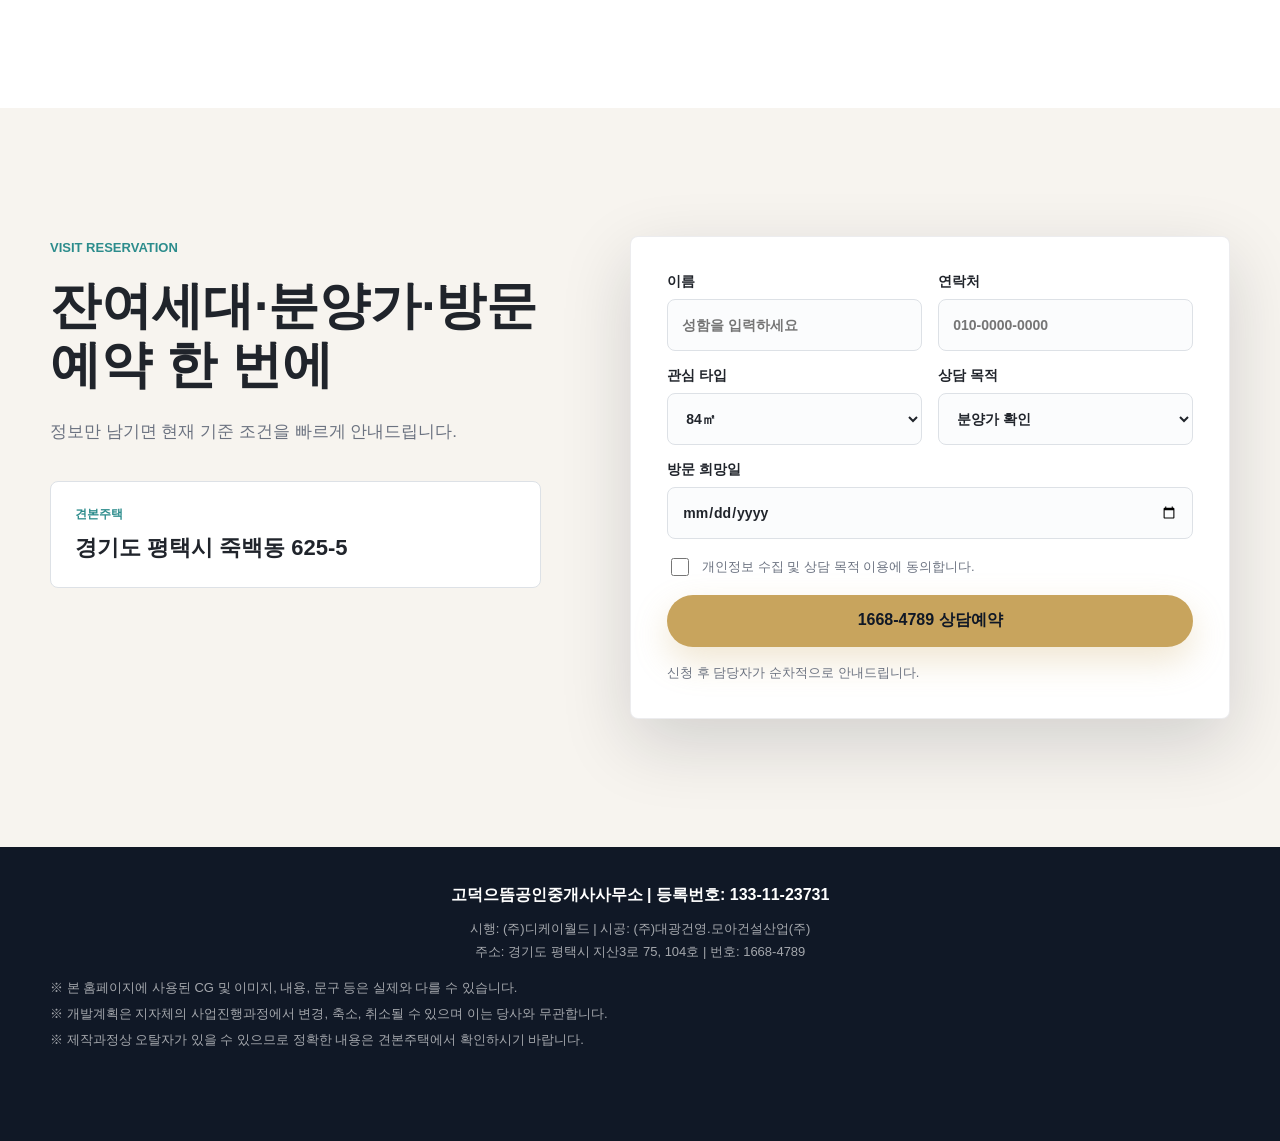
==== commit 3bbcc92e: "Refresh stylesheet cache for map background" ====
--- a/index.html
+++ b/index.html
@@ -8,7 +8,7 @@
       name="description"
       content="평택 브레인시티 6BL, 의료·교육·공원·산업 프리미엄을 가까이 누리는 1,215세대 대단지 분양홍보 랜딩페이지"
     />
-    <link rel="stylesheet" href="styles.css" />
+    <link rel="stylesheet" href="styles.css?v=20260614-map" />
     <script defer src="config.js"></script>
     <script defer src="analytics.js"></script>
     <script defer src="script.js"></script>
--- a/styles.css
+++ b/styles.css
@@ -296,6 +296,10 @@
   align-items: start;
 }
 
+.intro h2 {
+  font-size: clamp(28px, 3.5vw, 46px);
+}
+
 .section-heading {
   max-width: 760px;
   margin-bottom: 42px;
